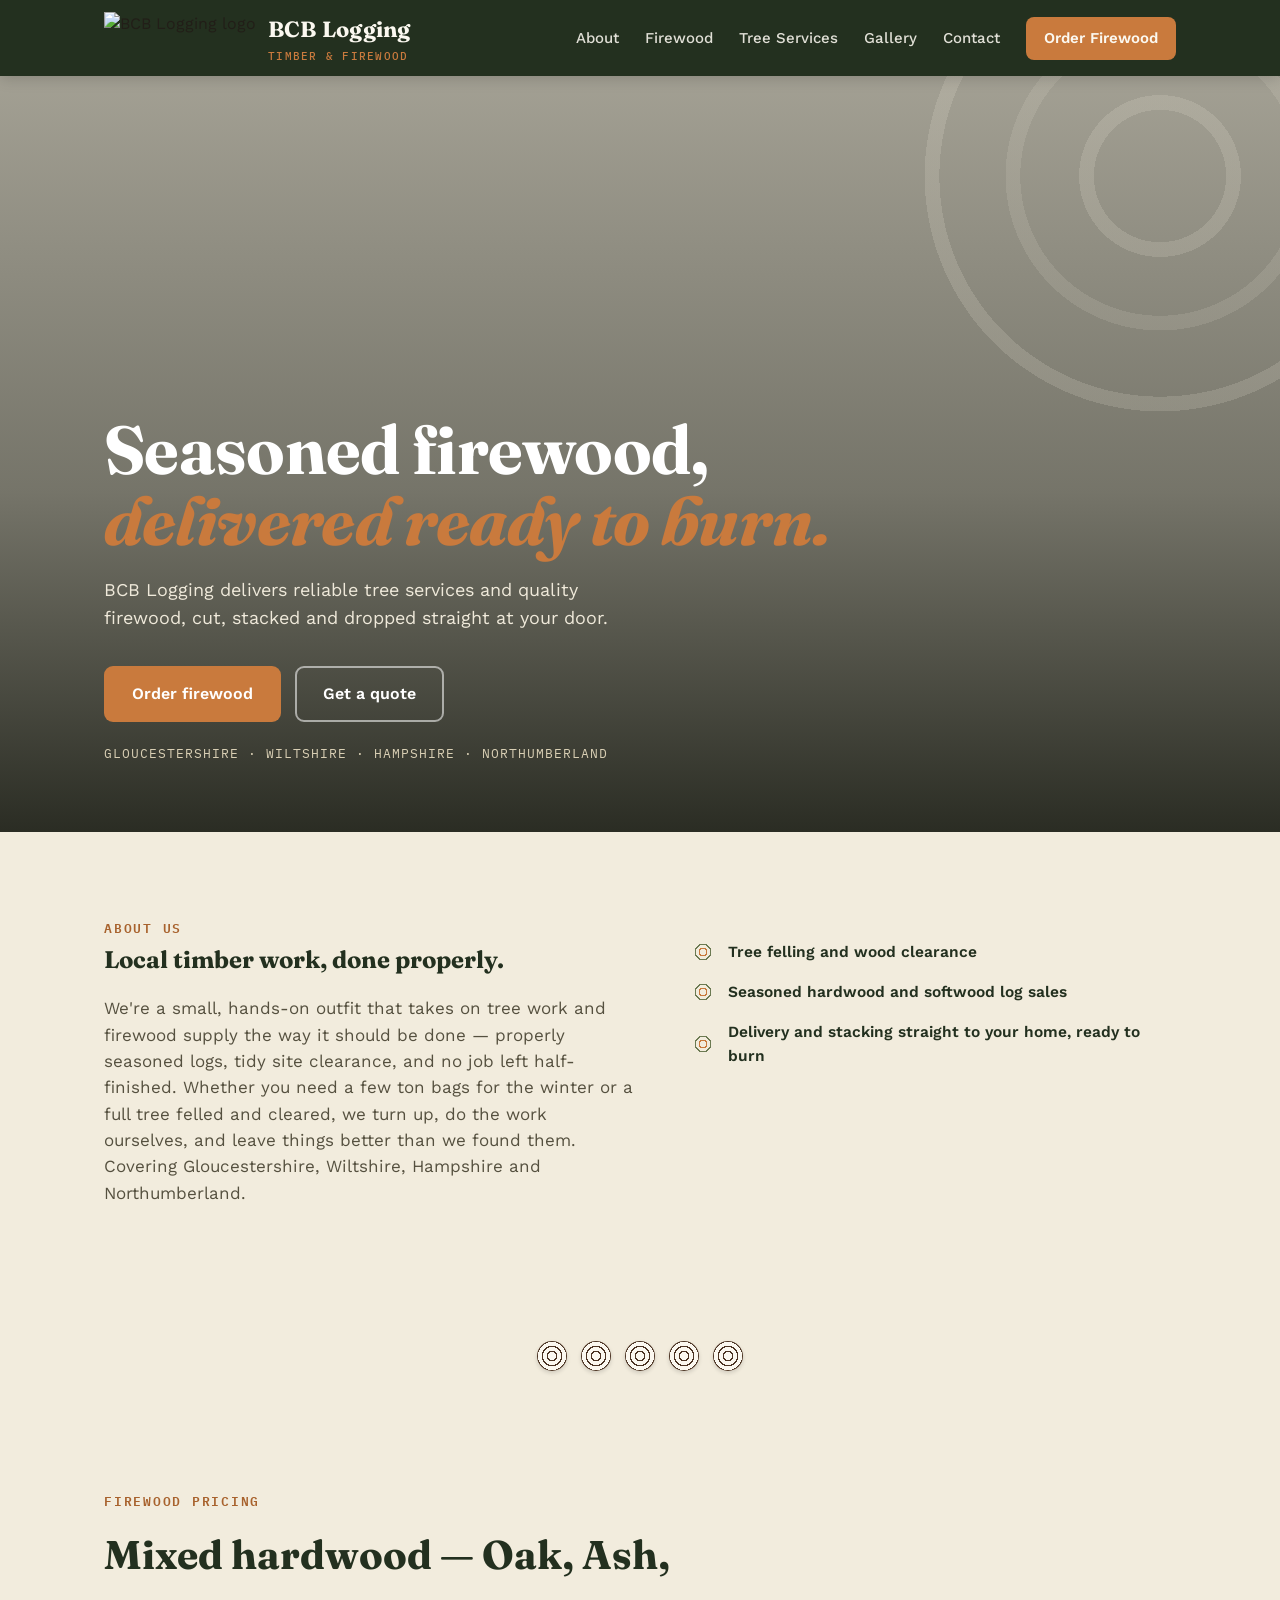
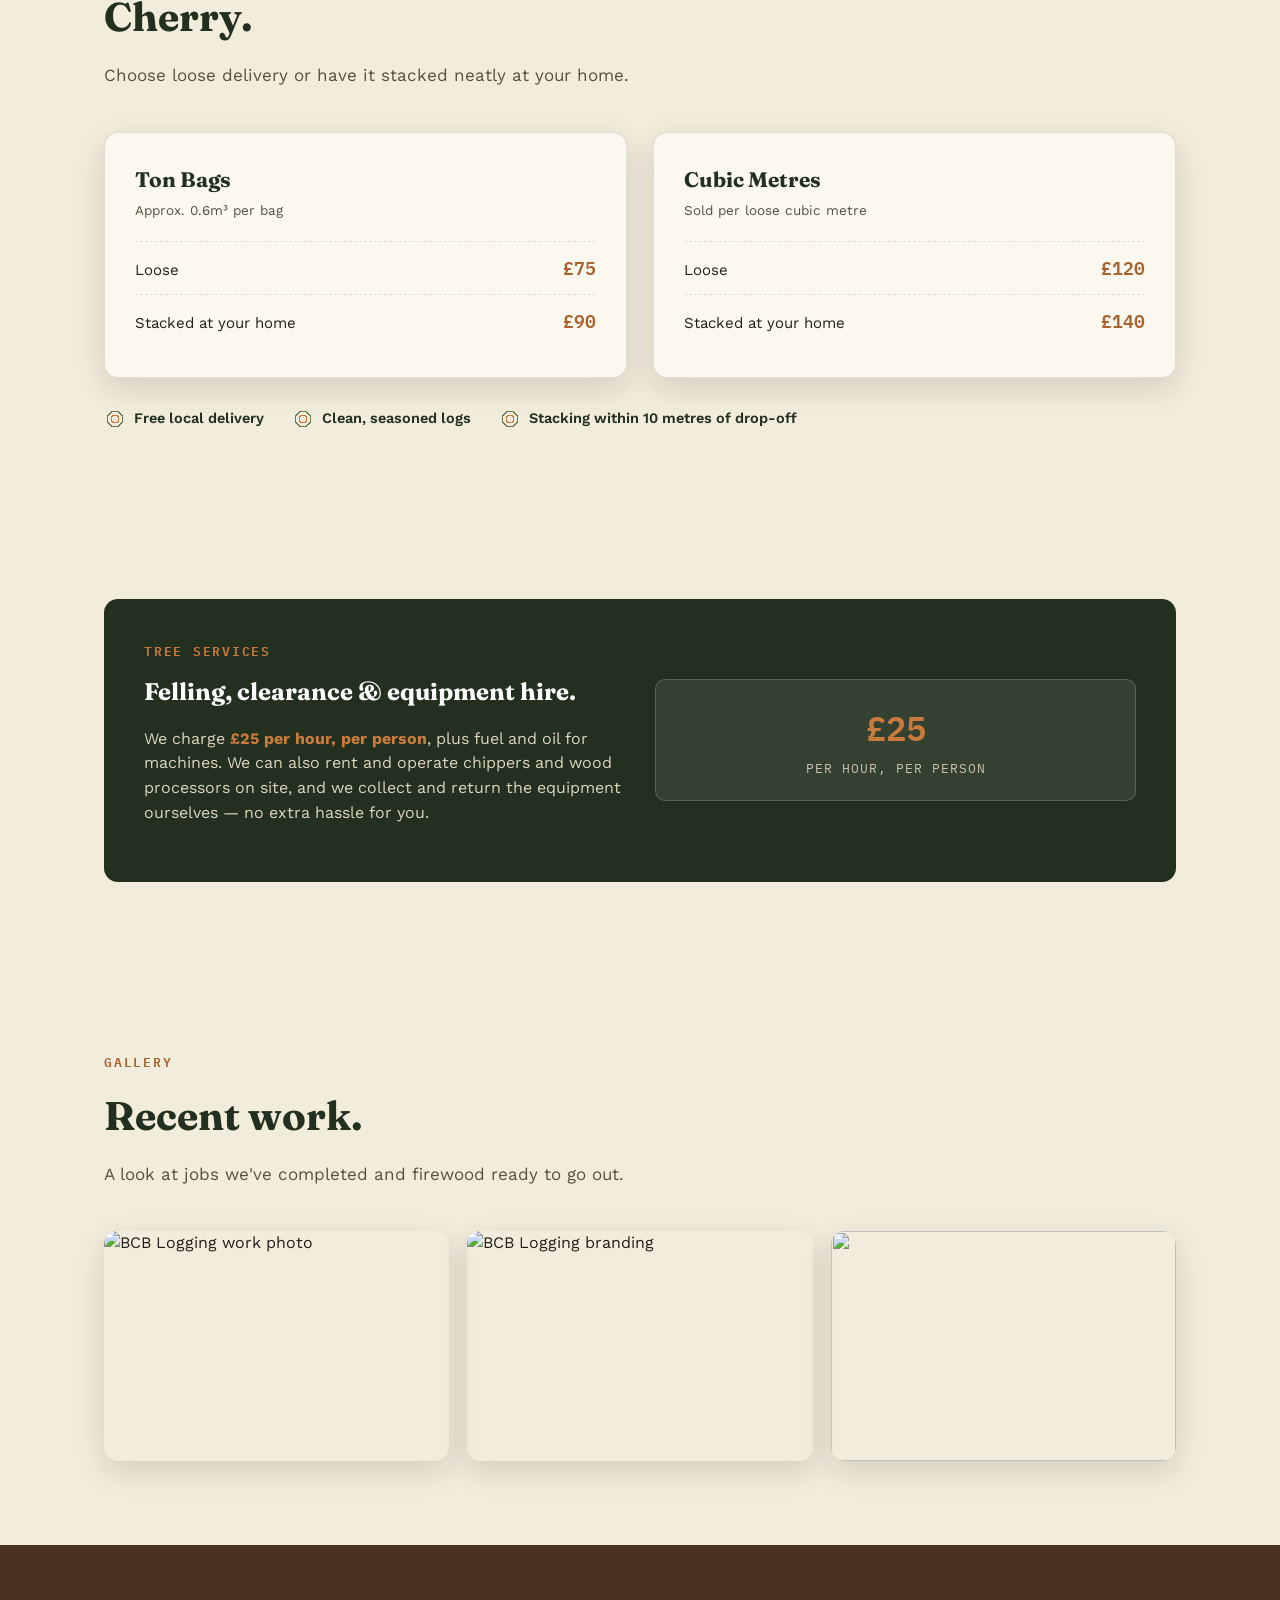
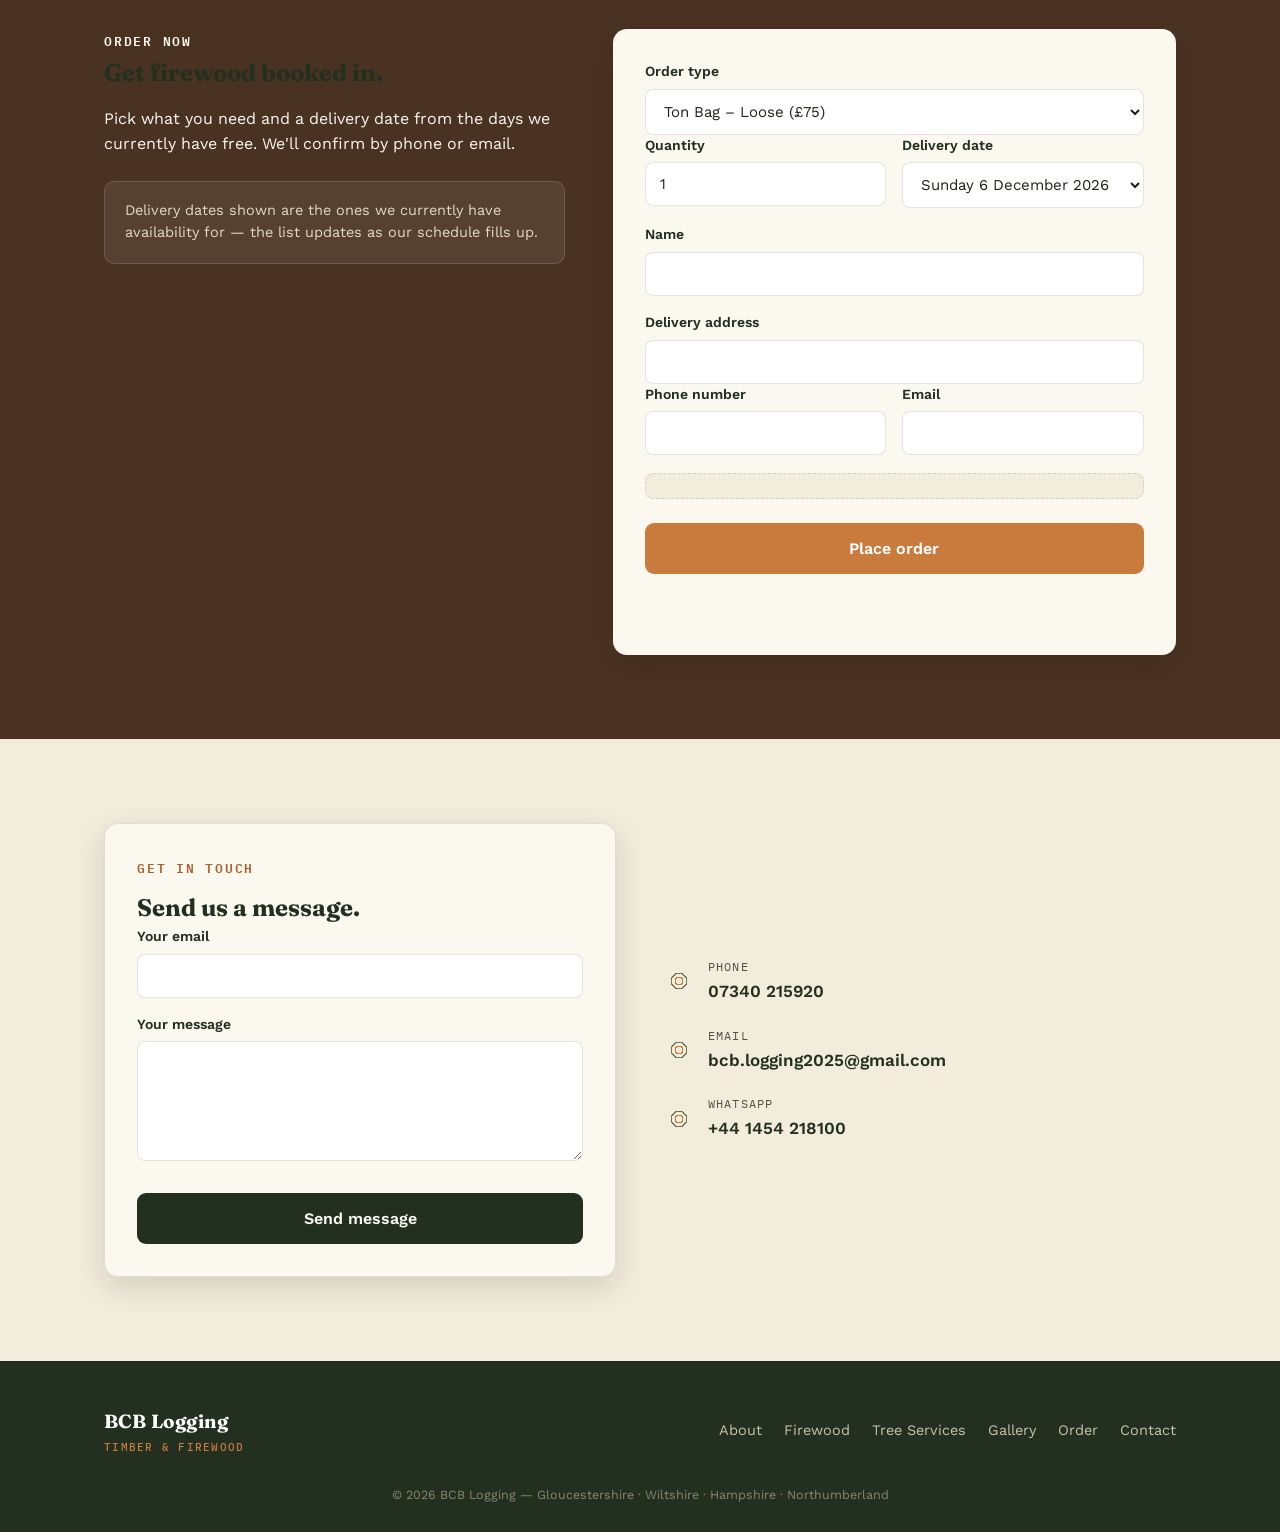
==== index.html @ 0090695a "Update index.html" ====
<!DOCTYPE html>
<html lang="en">
<head>
  <!-- Google tag (gtag.js) -->
<script async src="https://www.googletagmanager.com/gtag/js?id=G-0H8414T2CM"></script>
<script>
  window.dataLayer = window.dataLayer || [];
  function gtag(){dataLayer.push(arguments);}
  gtag('js', new Date());
  gtag('config', 'G-0H8414T2CM');
</script>

  <link rel="icon" href="https://hshc201.github.io/new-logo/Photoroom_20250618_115410.PNG" type="image/png">

<script type="application/ld+json">
{
  "@context": "https://schema.org",
  "@type": "WebSite",
  "url": "https://hshc201.github.io/",
  "name": "BCB Logging",
  "potentialAction": {
    "@type": "SearchAction",
    "target": "https://hshc201.github.io/?q={search_term_string}",
    "query-input": "required name=search_term_string"
  }
}
</script>

  <meta charset="UTF-8" />
  <meta name="viewport" content="width=device-width, initial-scale=1.0"/>
  <meta name="description" content="BCB Logging — seasoned firewood and tree services across Gloucestershire, Wiltshire, Hampshire and Northumberland.">
  <title>BCB Logging | Firewood & Tree Services</title>

  <link rel="preconnect" href="https://fonts.googleapis.com">
  <link rel="preconnect" href="https://fonts.gstatic.com" crossorigin>
  <link href="https://fonts.googleapis.com/css2?family=Fraunces:ital,opsz,wght@0,9..144,500;0,9..144,600;0,9..144,700;0,9..144,900;1,9..144,500&family=Work+Sans:wght@400;500;600;700&family=IBM+Plex+Mono:wght@500;600&display=swap" rel="stylesheet">

  <style>
    :root {
      /* ── Design tokens ───────────────────────────── */
      --forest: #23301F;      /* deep spruce — header/footer/dark sections */
      --forest-2: #2E3F29;    /* lighter spruce for hover/gradient */
      --bark: #4A3222;        /* walnut brown — secondary dark */
      --parchment: #F2ECDD;   /* birch/parchment — page background */
      --parchment-2: #FBF8F0; /* lighter card surface */
      --ember: #C97A3D;       /* ember amber — primary accent / CTAs */
      --ember-dark: #A8622D;
      --moss: #6C7A52;        /* muted moss — secondary accent */
      --ink: #221E18;         /* body text */
      --ink-soft: #55503F;    /* secondary text */
      --line: rgba(34,30,24,0.12);

      --display: 'Fraunces', serif;
      --body: 'Work Sans', sans-serif;
      --mono: 'IBM Plex Mono', monospace;

      --radius: 14px;
      --shadow: 0 10px 30px rgba(34,24,10,0.14);
    }

    * { box-sizing: border-box; }

    html { scroll-behavior: smooth; }
    @media (prefers-reduced-motion: reduce) {
      html { scroll-behavior: auto; }
      * { animation-duration: 0.001ms !important; animation-iteration-count: 1 !important; transition-duration: 0.001ms !important; }
    }

    body {
      margin: 0;
      font-family: var(--body);
      background: var(--parchment);
      color: var(--ink);
      line-height: 1.55;
    }

    h1, h2, h3, h4 { font-family: var(--display); margin: 0; font-weight: 700; color: var(--forest); }
    a { color: inherit; }
    img { max-width: 100%; display: block; }

    .eyebrow {
      font-family: var(--mono);
      font-size: 12.5px;
      letter-spacing: 0.14em;
      text-transform: uppercase;
      color: var(--ember-dark);
      font-weight: 600;
    }

    .wrap { max-width: 1120px; margin: 0 auto; padding: 0 24px; }

    /* ── Log-ring motif (signature element) ───────── */
    .ring-icon {
      width: 22px; height: 22px; flex: none;
      border-radius: 50%;
      background:
        radial-gradient(circle, transparent 0 3px, var(--ember) 3px 4.5px, transparent 4.5px 7px, var(--moss) 7px 8.5px, transparent 8.5px 100%);
    }
    .ring-graphic {
      position: absolute;
      border-radius: 50%;
      background:
        radial-gradient(circle, transparent 0 18%, rgba(242,236,221,0.16) 18% 22%, transparent 22% 38%, rgba(242,236,221,0.12) 38% 42%, transparent 42% 60%, rgba(242,236,221,0.16) 60% 64%, transparent 64% 82%, rgba(242,236,221,0.10) 82% 86%, transparent 86% 100%);
      pointer-events: none;
    }
    .log-divider {
      display: flex;
      justify-content: center;
      gap: 14px;
      padding: 34px 0;
      background: var(--parchment);
    }
    .log-divider span {
      width: 30px; height: 30px; border-radius: 50%;
      background:
        radial-gradient(circle, var(--parchment-2) 0 20%, var(--bark) 20% 26%, var(--parchment-2) 26% 42%, var(--bark) 42% 48%, var(--parchment-2) 48% 66%, var(--bark) 66% 72%, var(--parchment-2) 72% 100%);
      box-shadow: 0 2px 4px rgba(0,0,0,0.15);
    }

    /* ── Nav ─────────────────────────────────────── */
    header.site-header {
      position: sticky;
      top: 0;
      z-index: 100;
      background: var(--forest);
      box-shadow: 0 2px 14px rgba(0,0,0,0.18);
    }
    .nav-inner {
      display: flex;
      align-items: center;
      justify-content: space-between;
      padding: 12px 24px;
      max-width: 1120px;
      margin: 0 auto;
    }
    .brand { display: flex; align-items: center; gap: 12px; text-decoration: none; }
    .brand img { height: 52px; width: auto; }
    .brand-text {
      font-family: var(--display);
      font-weight: 700;
      font-size: 22px;
      color: var(--parchment-2);
      letter-spacing: 0.01em;
    }
    .brand-text small { display: block; font-family: var(--mono); font-size: 10.5px; letter-spacing: 0.12em; color: var(--ember); font-weight: 500; text-transform: uppercase; margin-top: 2px; }

    nav.nav-links { display: flex; align-items: center; gap: 26px; }
    nav.nav-links a {
      text-decoration: none;
      color: var(--parchment-2);
      font-size: 15px;
      font-weight: 500;
      opacity: 0.88;
      transition: opacity 0.2s ease;
    }
    nav.nav-links a:hover { opacity: 1; color: var(--ember); }

    .nav-cta {
      background: var(--ember);
      color: var(--parchment-2) !important;
      padding: 10px 18px;
      border-radius: 8px;
      font-weight: 600 !important;
      opacity: 1 !important;
      transition: background 0.2s ease, transform 0.15s ease;
    }
    .nav-cta:hover { background: var(--ember-dark); transform: translateY(-1px); }

    .nav-toggle {
      display: none;
      background: none;
      border: none;
      color: var(--parchment-2);
      font-size: 26px;
      cursor: pointer;
    }

    @media (max-width: 880px) {
      nav.nav-links {
        position: absolute;
        top: 100%; left: 0; right: 0;
        background: var(--forest);
        flex-direction: column;
        align-items: flex-start;
        padding: 10px 24px 20px;
        gap: 16px;
        display: none;
        box-shadow: 0 12px 18px rgba(0,0,0,0.2);
      }
      nav.nav-links.open { display: flex; }
      .nav-toggle { display: block; }
      .brand-text { font-size: 19px; }
    }

    /* ── Hero ────────────────────────────────────── */
    .hero {
      position: relative;
      min-height: 84vh;
      display: flex;
      align-items: flex-end;
      background: linear-gradient(180deg, rgba(15,18,10,0.35) 0%, rgba(15,18,10,0.55) 55%, rgba(15,18,10,0.88) 100%),
                  url('https://raw.githubusercontent.com/Hshc201/main-image/main/IMG_1752.JPG') center/cover no-repeat;
      overflow: hidden;
    }
    .ring-graphic.hero-ring { width: 520px; height: 520px; top: -160px; right: -140px; }
    .hero-inner { position: relative; z-index: 2; padding: 70px 24px 56px; max-width: 1120px; margin: 0 auto; width: 100%; }
    .hero h1 {
      color: #fff;
      font-size: clamp(38px, 6vw, 68px);
      line-height: 1.04;
      max-width: 800px;
      letter-spacing: -0.01em;
    }
    .hero h1 em { color: var(--ember); font-style: italic; }
    .hero p.lede {
      color: #EFE9DA;
      font-size: 18px;
      max-width: 560px;
      margin: 20px 0 0;
    }
    .hero .counties {
      margin-top: 22px;
      font-family: var(--mono);
      font-size: 12.5px;
      letter-spacing: 0.08em;
      text-transform: uppercase;
      color: #D9CFB4;
    }
    .hero-ctas { display: flex; gap: 14px; margin-top: 34px; flex-wrap: wrap; }

    .btn {
      display: inline-block;
      font-family: var(--body);
      font-weight: 600;
      font-size: 16px;
      padding: 14px 26px;
      border-radius: 9px;
      text-decoration: none;
      cursor: pointer;
      border: 2px solid transparent;
      transition: transform 0.15s ease, background 0.2s ease, color 0.2s ease, border-color 0.2s ease;
    }
    .btn:hover { transform: translateY(-2px); }
    .btn-primary { background: var(--ember); color: #fff; }
    .btn-primary:hover { background: var(--ember-dark); }
    .btn-ghost { background: transparent; color: #fff; border-color: rgba(255,255,255,0.55); }
    .btn-ghost:hover { border-color: #fff; background: rgba(255,255,255,0.08); }
    .btn-dark { background: var(--forest); color: var(--parchment-2); }
    .btn-dark:hover { background: var(--forest-2); }

    /* ── Sections ────────────────────────────────── */
    section { padding: 84px 0; }
    .section-head { max-width: 620px; margin-bottom: 44px; }
    .section-head h2 { font-size: clamp(28px, 3.6vw, 40px); margin-top: 10px; }
    .section-head p { color: var(--ink-soft); font-size: 17px; margin-top: 14px; }

    /* About / trust */
    .about-grid { display: grid; grid-template-columns: 1.1fr 1fr; gap: 56px; align-items: start; }
    .about-grid p { font-size: 17px; color: var(--ink-soft); }
    .feature-list { list-style: none; margin: 24px 0 0; padding: 0; display: flex; flex-direction: column; gap: 16px; }
    .feature-list li { display: flex; align-items: center; gap: 14px; font-weight: 600; font-size: 15.5px; color: var(--forest); }

    /* Pricing */
    .pricing-grid { display: grid; grid-template-columns: repeat(2, 1fr); gap: 26px; }
    .price-card {
      background: var(--parchment-2);
      border-radius: var(--radius);
      padding: 30px;
      box-shadow: var(--shadow);
      border: 1px solid var(--line);
    }
    .price-card h3 { font-size: 21px; margin-bottom: 4px; }
    .price-card .sub { color: var(--ink-soft); font-size: 13.5px; margin-bottom: 20px; }
    .price-row { display: flex; justify-content: space-between; align-items: baseline; padding: 12px 0; border-top: 1px dashed var(--line); }
    .price-row:first-of-type { border-top: none; }
    .price-row .label { font-size: 15px; color: var(--ink); }
    .price-row .amount { font-family: var(--mono); font-weight: 600; font-size: 18px; color: var(--ember-dark); }
    .assurances { display: flex; flex-wrap: wrap; gap: 12px 28px; margin-top: 30px; }
    .assurances span { font-size: 14.5px; font-weight: 600; color: var(--forest); display: flex; align-items: center; gap: 8px; }

    /* Tree services */
    .services-panel {
      background: var(--forest);
      color: var(--parchment-2);
      border-radius: var(--radius);
      padding: 40px;
      display: grid;
      grid-template-columns: 1fr 1fr;
      gap: 30px;
      align-items: center;
    }
    .services-panel p { color: #DCD5C0; font-size: 16px; }
    .services-panel strong { color: var(--ember); }
    .rate-badge {
      font-family: var(--mono);
      background: rgba(255,255,255,0.08);
      border: 1px solid rgba(255,255,255,0.18);
      border-radius: 10px;
      padding: 22px;
      text-align: center;
    }
    .rate-badge .amount { font-size: 34px; font-weight: 600; color: var(--ember); }
    .rate-badge .unit { font-size: 12.5px; letter-spacing: 0.08em; text-transform: uppercase; color: #C9C2AC; margin-top: 4px; }

    /* Gallery */
    .gallery-grid {
      display: grid;
      grid-template-columns: repeat(auto-fit, minmax(210px, 1fr));
      gap: 18px;
    }
    .gallery-grid figure {
      margin: 0;
      border-radius: var(--radius);
      overflow: hidden;
      box-shadow: var(--shadow);
      cursor: pointer;
      position: relative;
    }
    .gallery-grid img {
      width: 100%; height: 230px; object-fit: cover;
      transition: transform 0.4s ease;
    }
    .gallery-grid figure:hover img { transform: scale(1.06); }

    /* Order */
    .order-section { background: var(--bark); color: var(--parchment-2); }
    .order-grid { display: grid; grid-template-columns: 0.9fr 1.1fr; gap: 48px; align-items: start; }
    .order-grid .section-head h2, .order-grid .eyebrow { color: var(--parchment-2); }
    .order-grid .section-head p { color: #E4D9C6; }
    .order-note { background: rgba(255,255,255,0.07); border: 1px solid rgba(255,255,255,0.14); border-radius: 10px; padding: 18px 20px; margin-top: 24px; font-size: 14.5px; color: #E4D9C6; }

    .order-form {
      background: var(--parchment-2);
      color: var(--ink);
      padding: 32px;
      border-radius: var(--radius);
      box-shadow: var(--shadow);
    }
    .order-form label { font-weight: 600; font-size: 14px; display: block; margin-top: 16px; margin-bottom: 6px; color: var(--forest); }
    .order-form label:first-of-type { margin-top: 0; }
    .order-form input, .order-form select {
      width: 100%;
      padding: 12px 14px;
      font-family: var(--body);
      font-size: 15px;
      border: 1.5px solid var(--line);
      border-radius: 8px;
      background: #fff;
      color: var(--ink);
    }
    .order-form input:focus, .order-form select:focus,
    .contact-form input:focus, .contact-form textarea:focus {
      outline: 3px solid rgba(201,122,61,0.35);
      border-color: var(--ember);
    }
    .form-row { display: grid; grid-template-columns: 1fr 1fr; gap: 16px; }
    .order-form button, .contact-form button { margin-top: 24px; width: 100%; }
    #orderSummary {
      background: var(--parchment);
      border: 1px dashed var(--line);
      border-radius: 8px;
      padding: 12px 16px;
      margin-top: 18px;
      font-family: var(--mono);
      font-size: 13.5px;
      color: var(--ink-soft);
    }
    #orderStatus { margin-top: 14px; font-weight: 600; font-size: 14.5px; min-height: 20px; }

    /* Contact */
    .contact-grid { display: grid; grid-template-columns: 1fr 1fr; gap: 48px; }
    .contact-form {
      background: var(--parchment-2);
      border-radius: var(--radius);
      box-shadow: var(--shadow);
      padding: 32px;
      border: 1px solid var(--line);
    }
    .contact-form label { font-weight: 600; font-size: 14px; color: var(--forest); display: block; margin-top: 16px; margin-bottom: 6px; }
    .contact-form label:first-of-type { margin-top: 0; }
    .contact-form input, .contact-form textarea {
      width: 100%; padding: 12px 14px; font-family: var(--body); font-size: 15px;
      border: 1.5px solid var(--line); border-radius: 8px; background: #fff; color: var(--ink);
    }
    .contact-form textarea { min-height: 120px; resize: vertical; }

    .contact-details { display: flex; flex-direction: column; gap: 22px; justify-content: center; }
    .contact-details .item { display: flex; align-items: center; gap: 14px; }
    .contact-details .item .ring-icon { width: 30px; height: 30px; }
    .contact-details .item a { text-decoration: none; font-weight: 600; font-size: 17px; color: var(--forest); }
    .contact-details .item .label { display: block; font-family: var(--mono); font-size: 11.5px; letter-spacing: 0.1em; text-transform: uppercase; color: var(--ink-soft); margin-bottom: 2px; }

    /* Footer */
    footer {
      background: var(--forest);
      color: #C9C2AC;
      padding: 46px 0 28px;
    }
    .footer-inner { display: flex; justify-content: space-between; flex-wrap: wrap; gap: 24px; align-items: center; }
    .footer-inner .brand-text { font-size: 19px; }
    footer .foot-links { display: flex; gap: 22px; flex-wrap: wrap; }
    footer .foot-links a { text-decoration: none; color: #C9C2AC; font-size: 14.5px; }
    footer .foot-links a:hover { color: var(--ember); }
    footer .foot-bottom { text-align: center; margin-top: 30px; font-size: 12.5px; color: #8B8570; }

    /* Reveal-on-scroll */
    .reveal { opacity: 0; transform: translateY(18px); transition: opacity 0.6s ease, transform 0.6s ease; }
    .reveal.in { opacity: 1; transform: none; }

    @media (max-width: 880px) {
      .about-grid, .pricing-grid, .services-panel, .order-grid, .contact-grid { grid-template-columns: 1fr; }
      .form-row { grid-template-columns: 1fr; }
      section { padding: 60px 0; }
    }
  </style>
</head>
<body>

  <header class="site-header">
    <div class="nav-inner">
      <a href="#top" class="brand">
        <img src="https://hshc201.github.io/new-logo/Photoroom_20250618_115410.PNG" alt="BCB Logging logo">
        <span class="brand-text">BCB Logging<small>Timber & Firewood</small></span>
      </a>
      <button class="nav-toggle" id="navToggle" aria-label="Toggle navigation" aria-expanded="false">☰</button>
      <nav class="nav-links" id="navLinks">
        <a href="#about">About</a>
        <a href="#firewood">Firewood</a>
        <a href="#services">Tree Services</a>
        <a href="#gallery">Gallery</a>
        <a href="#contact">Contact</a>
        <a href="#order" class="nav-cta">Order Firewood</a>
      </nav>
    </div>
  </header>

  <div id="top"></div>

  <!-- ── Hero ─────────────────────────────────────── -->
  <section class="hero" style="padding:0;">
    <div class="ring-graphic hero-ring" aria-hidden="true"></div>
    <div class="hero-inner">
      <h1>Seasoned firewood, <em>delivered ready to burn.</em></h1>
      <p class="lede">BCB Logging delivers reliable tree services and quality firewood, cut, stacked and dropped straight at your door.</p>
      <div class="hero-ctas">
        <a href="#order" class="btn btn-primary">Order firewood</a>
        <a href="#contact" class="btn btn-ghost">Get a quote</a>
      </div>
      <p class="counties">Gloucestershire · Wiltshire · Hampshire · Northumberland</p>
    </div>
  </section>

  <!-- ── About ────────────────────────────────────── -->
  <section id="about">
    <div class="wrap about-grid">
      <div class="reveal">
        <span class="eyebrow">About us</span>
        <h2>Local timber work, done properly.</h2>
        <p> We're a small, hands-on outfit that takes on tree work and firewood supply the way it should be done — properly seasoned logs, tidy site clearance, and no job left half-finished. Whether you need a few ton bags for the winter or a full tree felled and cleared, we turn up, do the work ourselves, and leave things better than we found them. Covering Gloucestershire, Wiltshire, Hampshire and Northumberland.</p>
      </div>
      <ul class="feature-list reveal">
        <li><span class="ring-icon"></span> Tree felling and wood clearance</li>
        <li><span class="ring-icon"></span> Seasoned hardwood and softwood log sales</li>
        <li><span class="ring-icon"></span> Delivery and stacking straight to your home, ready to burn</li>
      </ul>
    </div>
  </section>

  <div class="log-divider" aria-hidden="true"><span></span><span></span><span></span><span></span><span></span></div>

  <!-- ── Firewood pricing ─────────────────────────── -->
  <section id="firewood">
    <div class="wrap">
      <div class="section-head reveal">
        <span class="eyebrow">Firewood pricing</span>
        <h2>Mixed hardwood — Oak, Ash, Cherry.</h2>
        <p>Choose loose delivery or have it stacked neatly at your home.</p>
      </div>
      <div class="pricing-grid reveal">
        <div class="price-card">
          <h3>Ton Bags</h3>
          <div class="sub">Approx. 0.6m³ per bag</div>
          <div class="price-row"><span class="label">Loose</span><span class="amount">£75</span></div>
          <div class="price-row"><span class="label">Stacked at your home</span><span class="amount">£90</span></div>
        </div>
        <div class="price-card">
          <h3>Cubic Metres</h3>
          <div class="sub">Sold per loose cubic metre</div>
          <div class="price-row"><span class="label">Loose</span><span class="amount">£120</span></div>
          <div class="price-row"><span class="label">Stacked at your home</span><span class="amount">£140</span></div>
        </div>
      </div>
      <div class="assurances reveal">
        <span><span class="ring-icon"></span> Free local delivery</span>
        <span><span class="ring-icon"></span> Clean, seasoned logs</span>
        <span><span class="ring-icon"></span> Stacking within 10 metres of drop-off</span>
      </div>
    </div>
  </section>

  <!-- ── Tree services ────────────────────────────── -->
  <section id="services">
    <div class="wrap">
      <div class="services-panel reveal">
        <div>
          <span class="eyebrow" style="color:var(--ember)">Tree services</span>
          <h2 style="color:#fff; margin-top:10px;">Felling, clearance & equipment hire.</h2>
          <p>We charge <strong>£25 per hour, per person</strong>, plus fuel and oil for machines. We can also rent and operate chippers and wood processors on site, and we collect and return the equipment ourselves — no extra hassle for you.</p>
        </div>
        <div class="rate-badge">
          <div class="amount">£25</div>
          <div class="unit">Per hour, per person</div>
        </div>
      </div>
    </div>
  </section>

  <!-- ── Gallery ──────────────────────────────────── -->
  <section id="gallery">
    <div class="wrap">
      <div class="section-head reveal">
        <span class="eyebrow">Gallery</span>
        <h2>Recent work.</h2>
        <p>A look at jobs we've completed and firewood ready to go out.</p>
      </div>
      <div class="gallery-grid reveal">
        <!--
          🔧 REPLACE THESE: swap each src for your own photo URLs.
          Upload photos to a GitHub repo (as you did for the logo/hero
          image) and paste the raw.githubusercontent.com link here.
          Add or remove <figure> blocks freely — the grid reflows.
        -->
        <figure onclick="window.open(this.querySelector('img').src)">
          <img src="https://raw.githubusercontent.com/Hshc201/main-image/main/IMG_1752.JPG" alt="BCB Logging work photo">
        </figure>
        <figure onclick="window.open(this.querySelector('img').src)">
          <img src="https://hshc201.github.io/new-logo/Photoroom_20250618_115410.PNG" alt="BCB Logging branding">
        </figure>
        <figure onclick="window.open(this.querySelector('img').src)">
          <img src="https://raw.githubusercontent.com/Hshc201/main-image/main/IMG_1464%20(1).JPG">
        </figure>
      </div>
    </div>
  </section>

  <!-- ── Order Now ────────────────────────────────── -->
  <section id="order" class="order-section">
    <div class="wrap order-grid">
      <div class="reveal">
        <span class="eyebrow">Order now</span>
        <h2>Get firewood booked in.</h2>
        <p>Pick what you need and a delivery date from the days we currently have free. We'll confirm by phone or email.</p>
        <div class="order-note">Delivery dates shown are the ones we currently have availability for — the list updates as our schedule fills up.</div>
      </div>

      <form class="order-form reveal" id="orderForm">
        <label for="woodType">Order type</label>
        <select id="woodType" required>
          <option value="Ton Bag - Loose">Ton Bag – Loose (£75)</option>
          <option value="Ton Bag - Stacked">Ton Bag – Stacked (£90)</option>
          <option value="Cubic Metre - Loose">Cubic Metre – Loose (£120)</option>
          <option value="Cubic Metre - Stacked">Cubic Metre – Stacked (£140)</option>
        </select>

        <div class="form-row">
          <div>
            <label for="quantity">Quantity</label>
            <input type="number" id="quantity" min="1" value="1" required>
          </div>
          <div>
            <label for="deliveryDate">Delivery date</label>
            <select id="deliveryDate" required></select>
          </div>
        </div>

        <label for="custName">Name</label>
        <input type="text" id="custName" required>

        <label for="custAddress">Delivery address</label>
        <input type="text" id="custAddress" required>

        <div class="form-row">
          <div>
            <label for="custPhone">Phone number</label>
            <input type="tel" id="custPhone" required>
          </div>
          <div>
            <label for="custEmail">Email</label>
            <input type="email" id="custEmail" required>
          </div>
        </div>

        <div id="orderSummary"></div>
        <button type="submit" class="btn btn-primary">Place order</button>
        <p id="orderStatus"></p>
      </form>
    </div>
  </section>

  <!-- ── Contact ──────────────────────────────────── -->
  <section id="contact">
    <div class="wrap contact-grid">
      <form class="contact-form reveal" action="https://formspree.io/f/xrenzvbz"
  method="POST">
        
        <span class="eyebrow">Get in touch</span>
        <h2 style="margin-top:8px;">Send us a message.</h2>
        <label for="contactEmail">Your email</label>
        <input type="email" id="contactEmail" name="email" required>
        <label for="contactMessage">Your message</label>
        <textarea id="contactMessage" name="message" required></textarea>
        <button type="submit" class="btn btn-dark">Send message</button>
      </form>

      <div class="contact-details reveal">
        <div class="item">
          <span class="ring-icon"></span>
          <div><span class="label">Phone</span><a href="tel:07340215920">07340 215920</a></div>
        </div>
        <div class="item">
          <span class="ring-icon"></span>
          <div><span class="label">Email</span><a href="mailto:bcb.logging2025@gmail.com">bcb.logging2025@gmail.com</a></div>
        </div>
        <div class="item">
          <span class="ring-icon"></span>
          <div><span class="label">WhatsApp</span><a href="https://wa.me/441454218100">+44 1454 218100</a></div>
        </div>
      </div>
    </div>
  </section>

  <footer>
    <div class="wrap footer-inner">
      <span class="brand-text" style="color:#fff;">BCB Logging<small style="color:var(--ember)">Timber & Firewood</small></span>
      <div class="foot-links">
        <a href="#about">About</a>
        <a href="#firewood">Firewood</a>
        <a href="#services">Tree Services</a>
        <a href="#gallery">Gallery</a>
        <a href="#order">Order</a>
        <a href="#contact">Contact</a>
      </div>
    </div>
    <div class="wrap foot-bottom">© <span id="year"></span> BCB Logging — Gloucestershire · Wiltshire · Hampshire · Northumberland</div>
  </footer>

  <script>
    document.getElementById('year').textContent = new Date().getFullYear();

    // Mobile nav toggle
    const navToggle = document.getElementById('navToggle');
    const navLinks = document.getElementById('navLinks');
    navToggle.addEventListener('click', () => {
      const open = navLinks.classList.toggle('open');
      navToggle.setAttribute('aria-expanded', open);
    });
    navLinks.querySelectorAll('a').forEach(a => a.addEventListener('click', () => {
      navLinks.classList.remove('open');
      navToggle.setAttribute('aria-expanded', false);
    }));

    // Scroll reveal
    const revealEls = document.querySelectorAll('.reveal');
    if ('IntersectionObserver' in window) {
      const io = new IntersectionObserver((entries) => {
        entries.forEach(entry => {
          if (entry.isIntersecting) {
            entry.target.classList.add('in');
            io.unobserve(entry.target);
          }
        });
      }, { threshold: 0.15 });
      revealEls.forEach(el => io.observe(el));
    } else {
      revealEls.forEach(el => el.classList.add('in'));
    }

    // ✅ ---------- ORDER FORM LOGIC ----------

    // 🔧 REPLACE: list the dates you currently have free for delivery.
    // Format: 'YYYY-MM-DD'. Dates automatically drop off the list once
    // they've passed, so just keep adding new ones as your diary fills up.
    const availableDates = [
       '2026-09-06',
  '2026-10-04',
  '2026-11-08',
  '2026-12-06',
  '2027-01-31',
  '2027-02-07',
  '2027-03-07'
    ];

    function formatDateLabel(dateStr) {
      const d = new Date(dateStr + 'T00:00:00');
      return d.toLocaleDateString('en-GB', { weekday: 'long', day: 'numeric', month: 'long', year: 'numeric' });
    }

    function populateDates() {
      const select = document.getElementById('deliveryDate');
      select.innerHTML = '';
      const today = new Date();
      today.setHours(0,0,0,0);
      const futureDates = availableDates.filter(d => new Date(d + 'T00:00:00') >= today);

      if (futureDates.length === 0) {
        const opt = document.createElement('option');
        opt.textContent = 'No dates currently available — please call us';
        opt.disabled = true;
        select.appendChild(opt);
        return;
      }
      futureDates.forEach(dateStr => {
        const opt = document.createElement('option');
        opt.value = dateStr;
        opt.textContent = formatDateLabel(dateStr);
        select.appendChild(opt);
      });
    }
    populateDates();

    // 🔧 REPLACE: your Google Sheet endpoint (via a free connector like
    // SheetDB.io). See the setup notes provided alongside this file.
    const ORDER_SHEET_ENDPOINT = 'https://sheetdb.io/api/v1/uk1qgq5w9423u';

    document.getElementById('orderForm').addEventListener('submit', async function (e) {
      e.preventDefault();
      const statusEl = document.getElementById('orderStatus');

      const order = {
        Timestamp: new Date().toISOString(),
        Name: document.getElementById('custName').value,
        Address: document.getElementById('custAddress').value,
        Phone: document.getElementById('custPhone').value,
        Email: document.getElementById('custEmail').value,
        OrderType: document.getElementById('woodType').value,
        Quantity: document.getElementById('quantity').value,
        DeliveryDate: document.getElementById('deliveryDate').value
      };

      statusEl.style.color = 'var(--parchment-2)';
      statusEl.textContent = 'Sending order...';

      try {
        const response = await fetch(ORDER_SHEET_ENDPOINT, {
          method: 'POST',
          headers: { 'Content-Type': 'application/json' },
          body: JSON.stringify({ data: [order] })
        });
        if (!response.ok) throw new Error('Request failed');

        statusEl.style.color = '#B7D9A8';
        statusEl.textContent = 'Order placed! We will confirm your delivery shortly.';
        document.getElementById('orderForm').reset();
        populateDates();
      } catch (err) {
        statusEl.style.color = '#EFC0B0';
        statusEl.textContent = 'Something went wrong sending your order — please call or WhatsApp us instead.';
      }
    });
  </script>
</body>
</html>
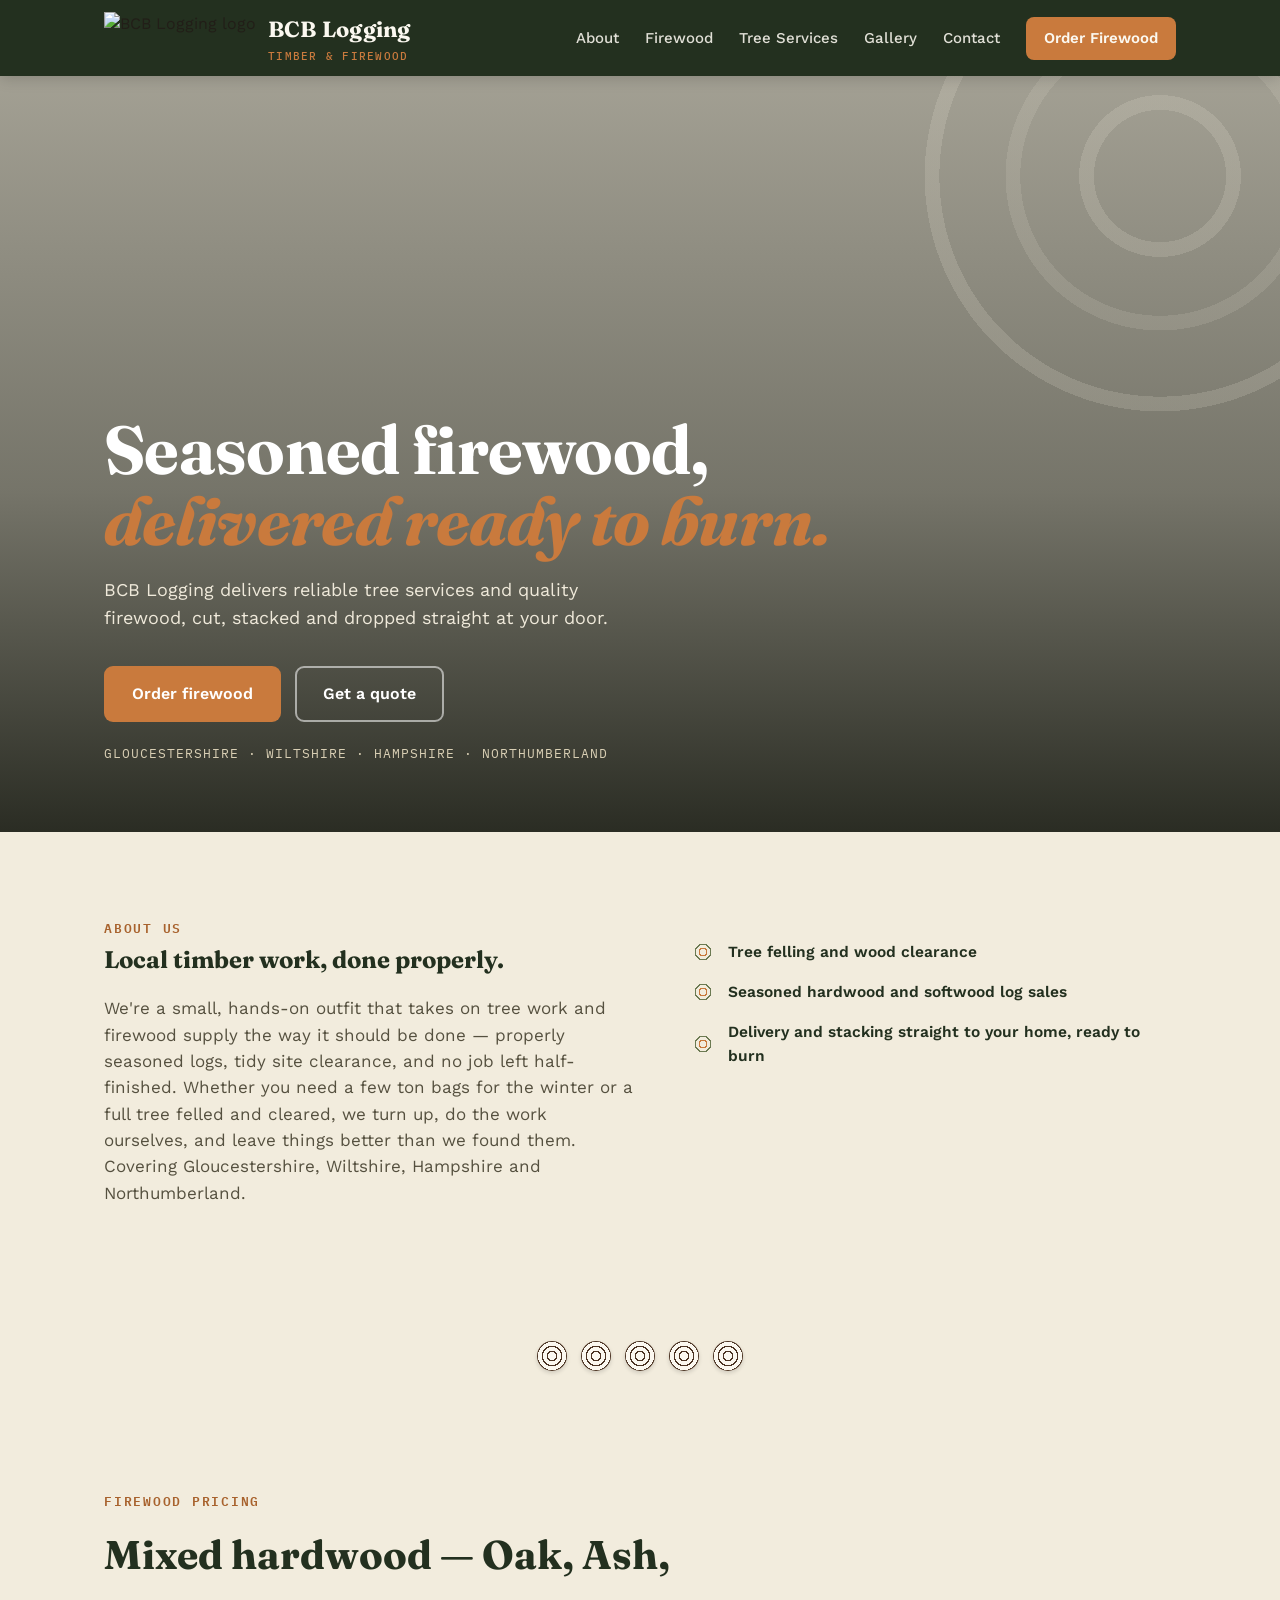
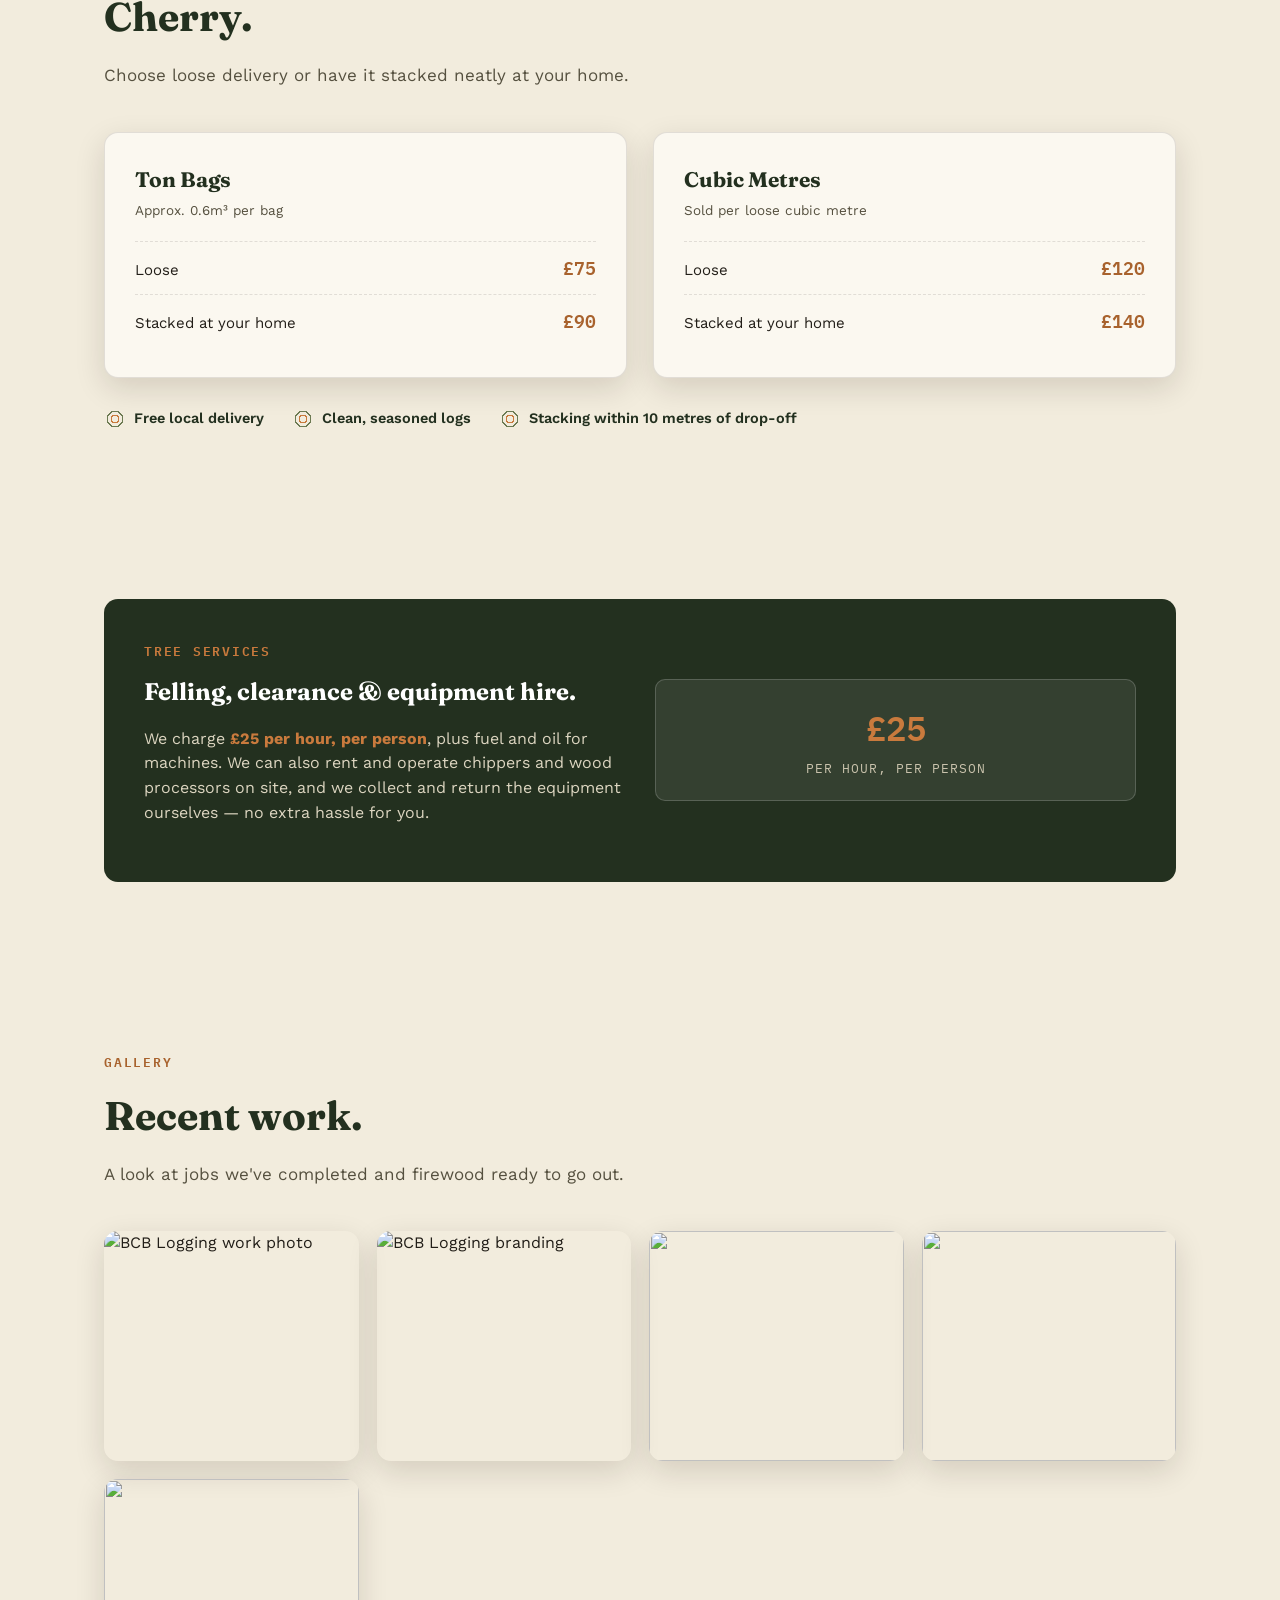
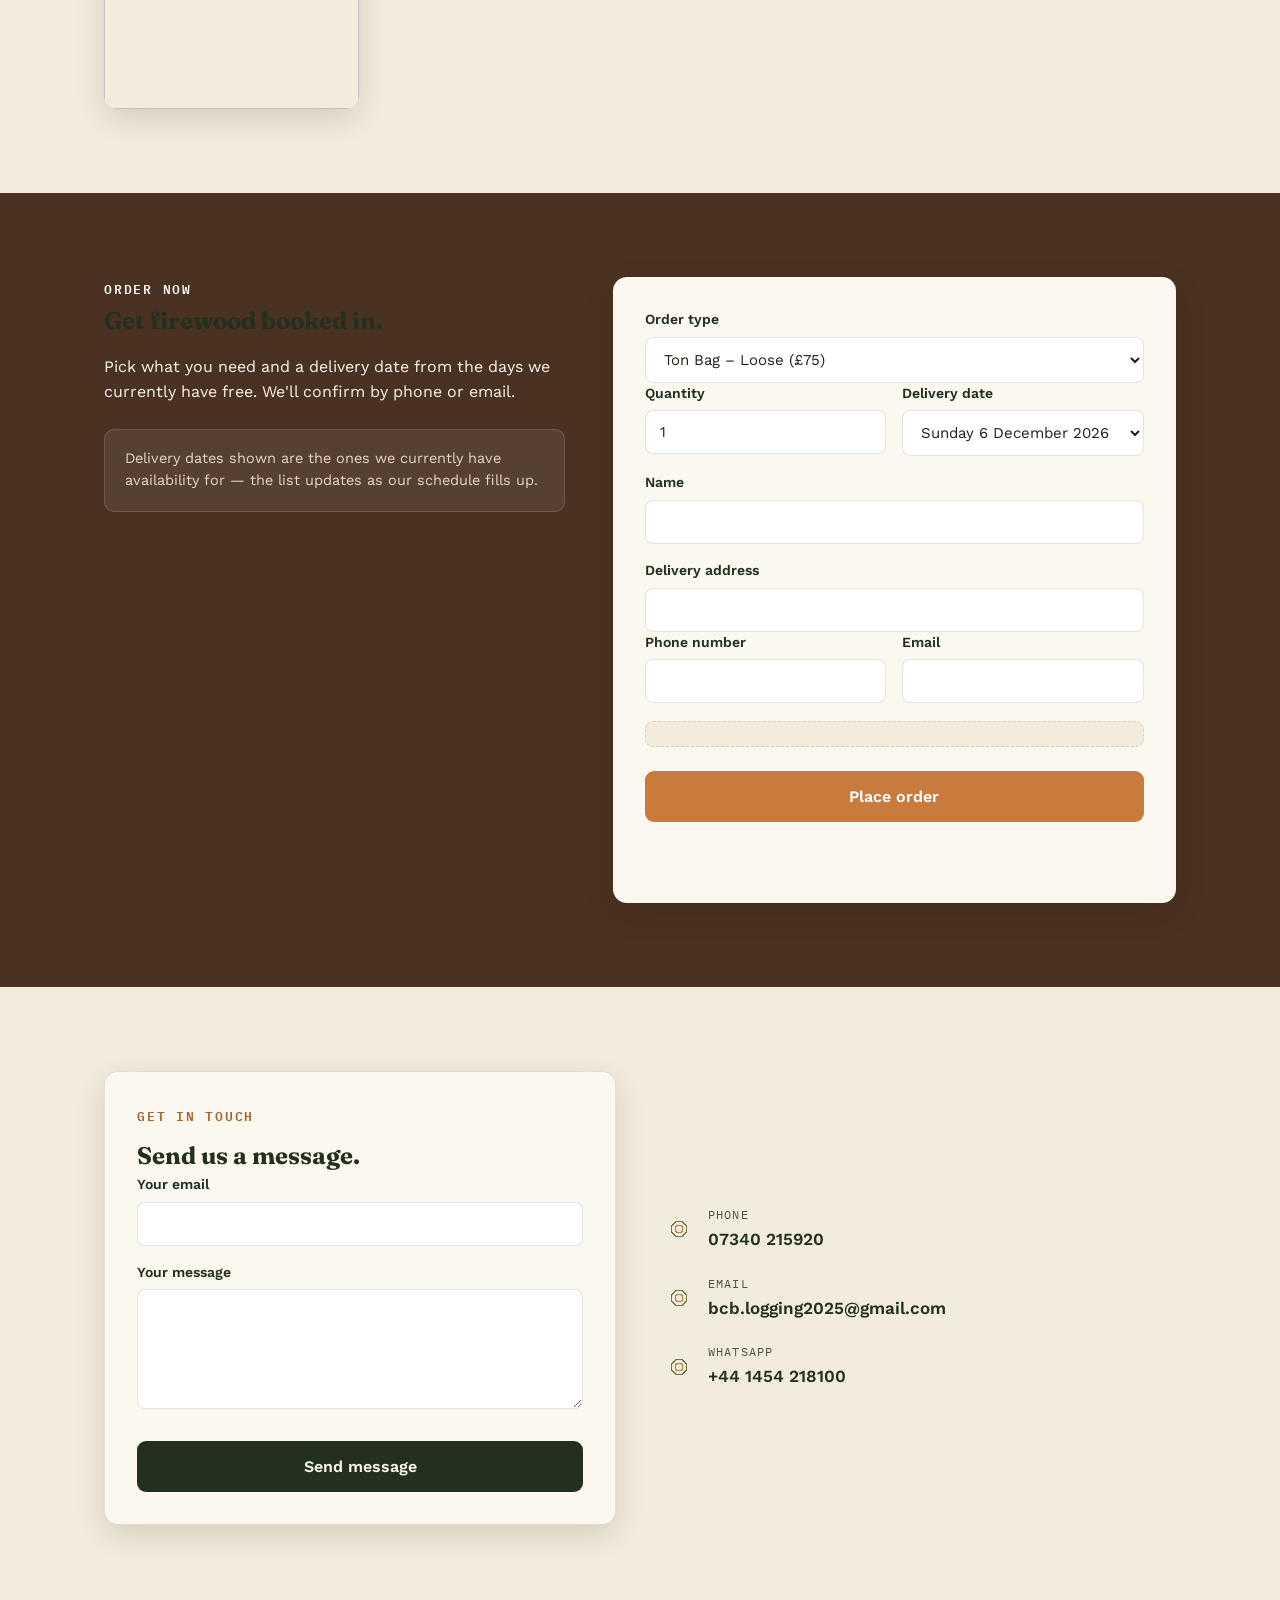
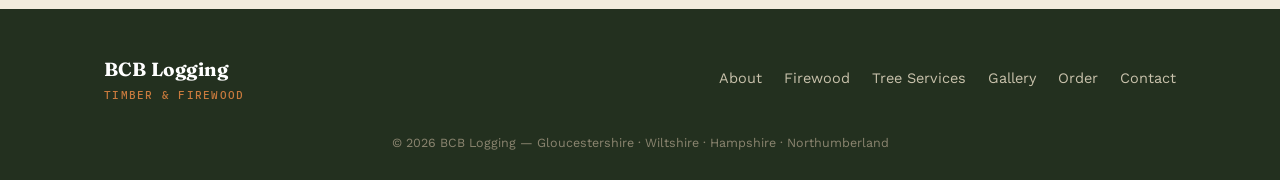
==== commit 962d1a61: "Update print statement from 'Hello' to 'Goodbye'" ====
--- a/index.html
+++ b/index.html
@@ -539,6 +539,12 @@
         <figure onclick="window.open(this.querySelector('img').src)">
           <img src="https://raw.githubusercontent.com/Hshc201/main-image/main/IMG_1464%20(1).JPG">
         </figure>
+         <figure onclick="window.open(this.querySelector('img').src)">
+          <img src="https://github.com/Hshc201/main-image/blob/93385647024183e71560e6d330553b7f6896cc45/IMG_1758%20(1).JPG">
+        </figure>
+         <figure onclick="window.open(this.querySelector('img').src)">
+          <img src="https://github.com/Hshc201/main-image/blob/93385647024183e71560e6d330553b7f6896cc45/IMG_2236%20(1).JPG">
+        </figure>
       </div>
     </div>
   </section>
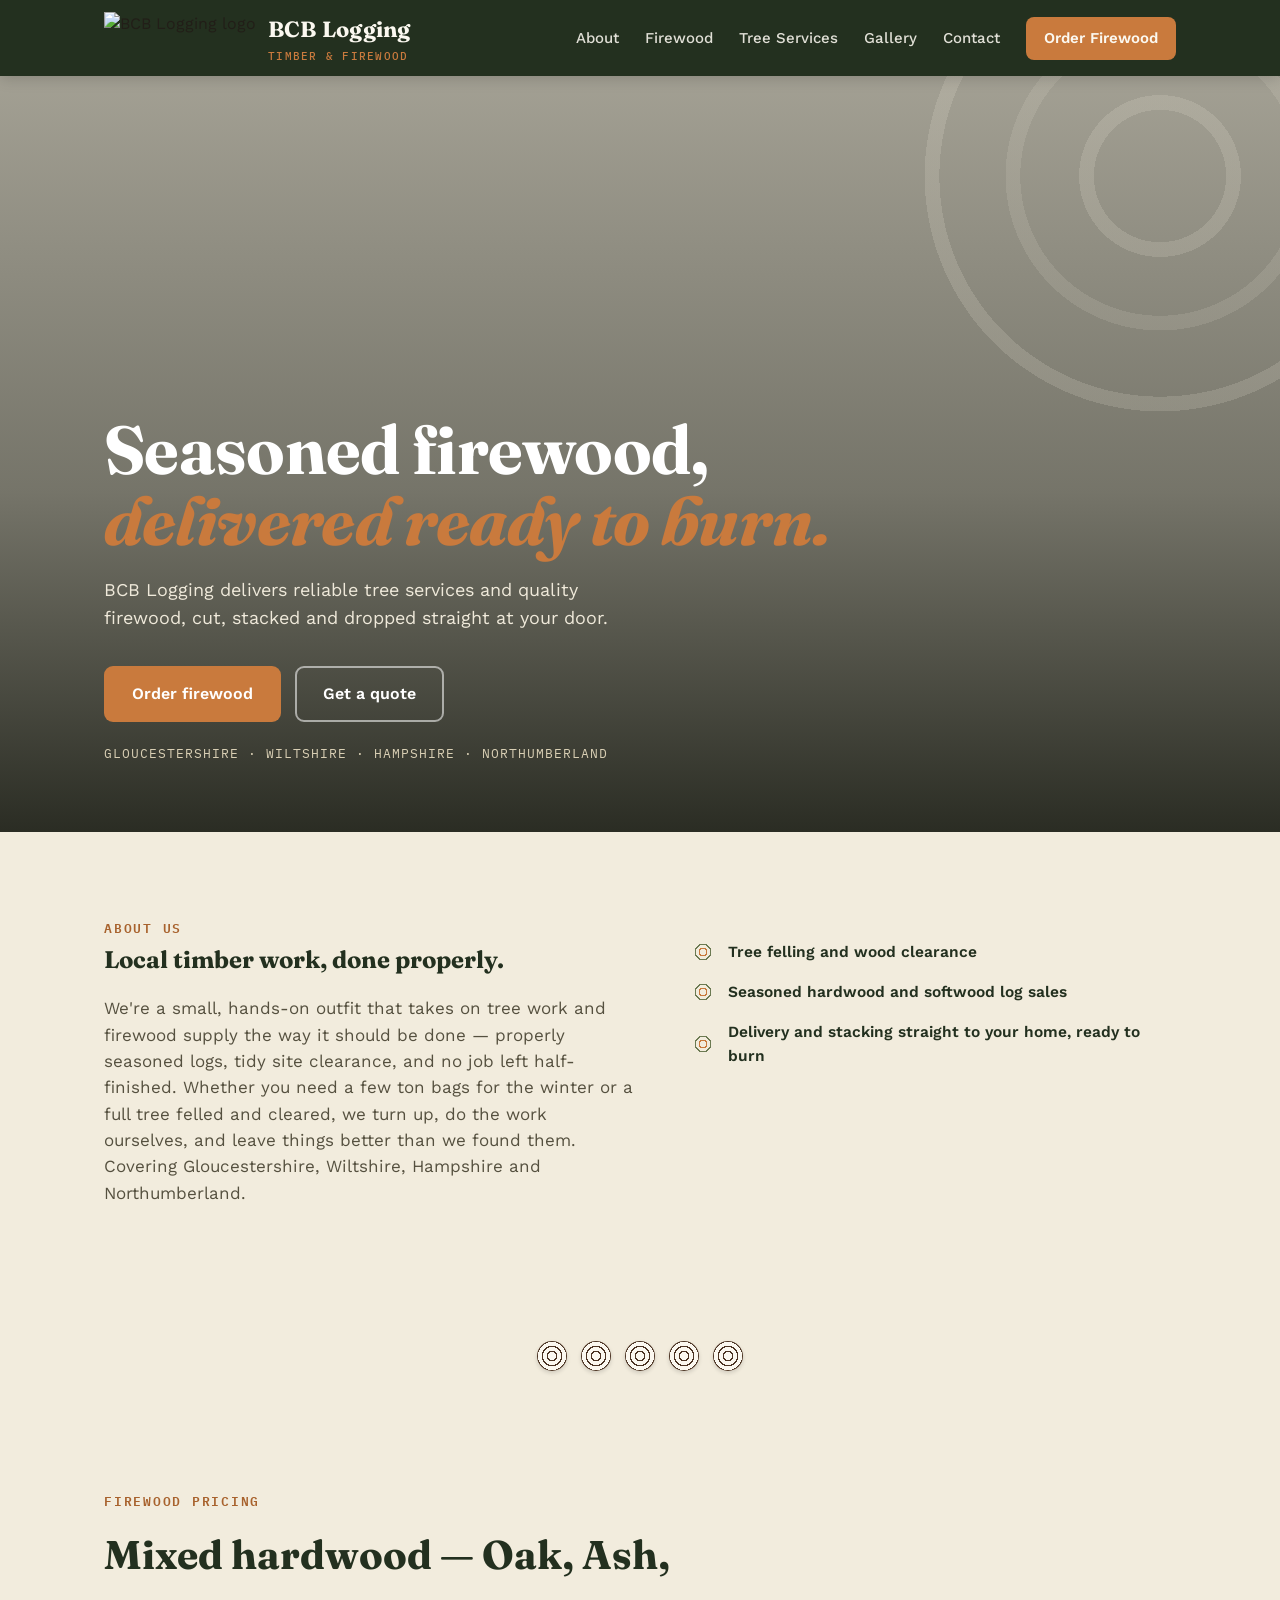
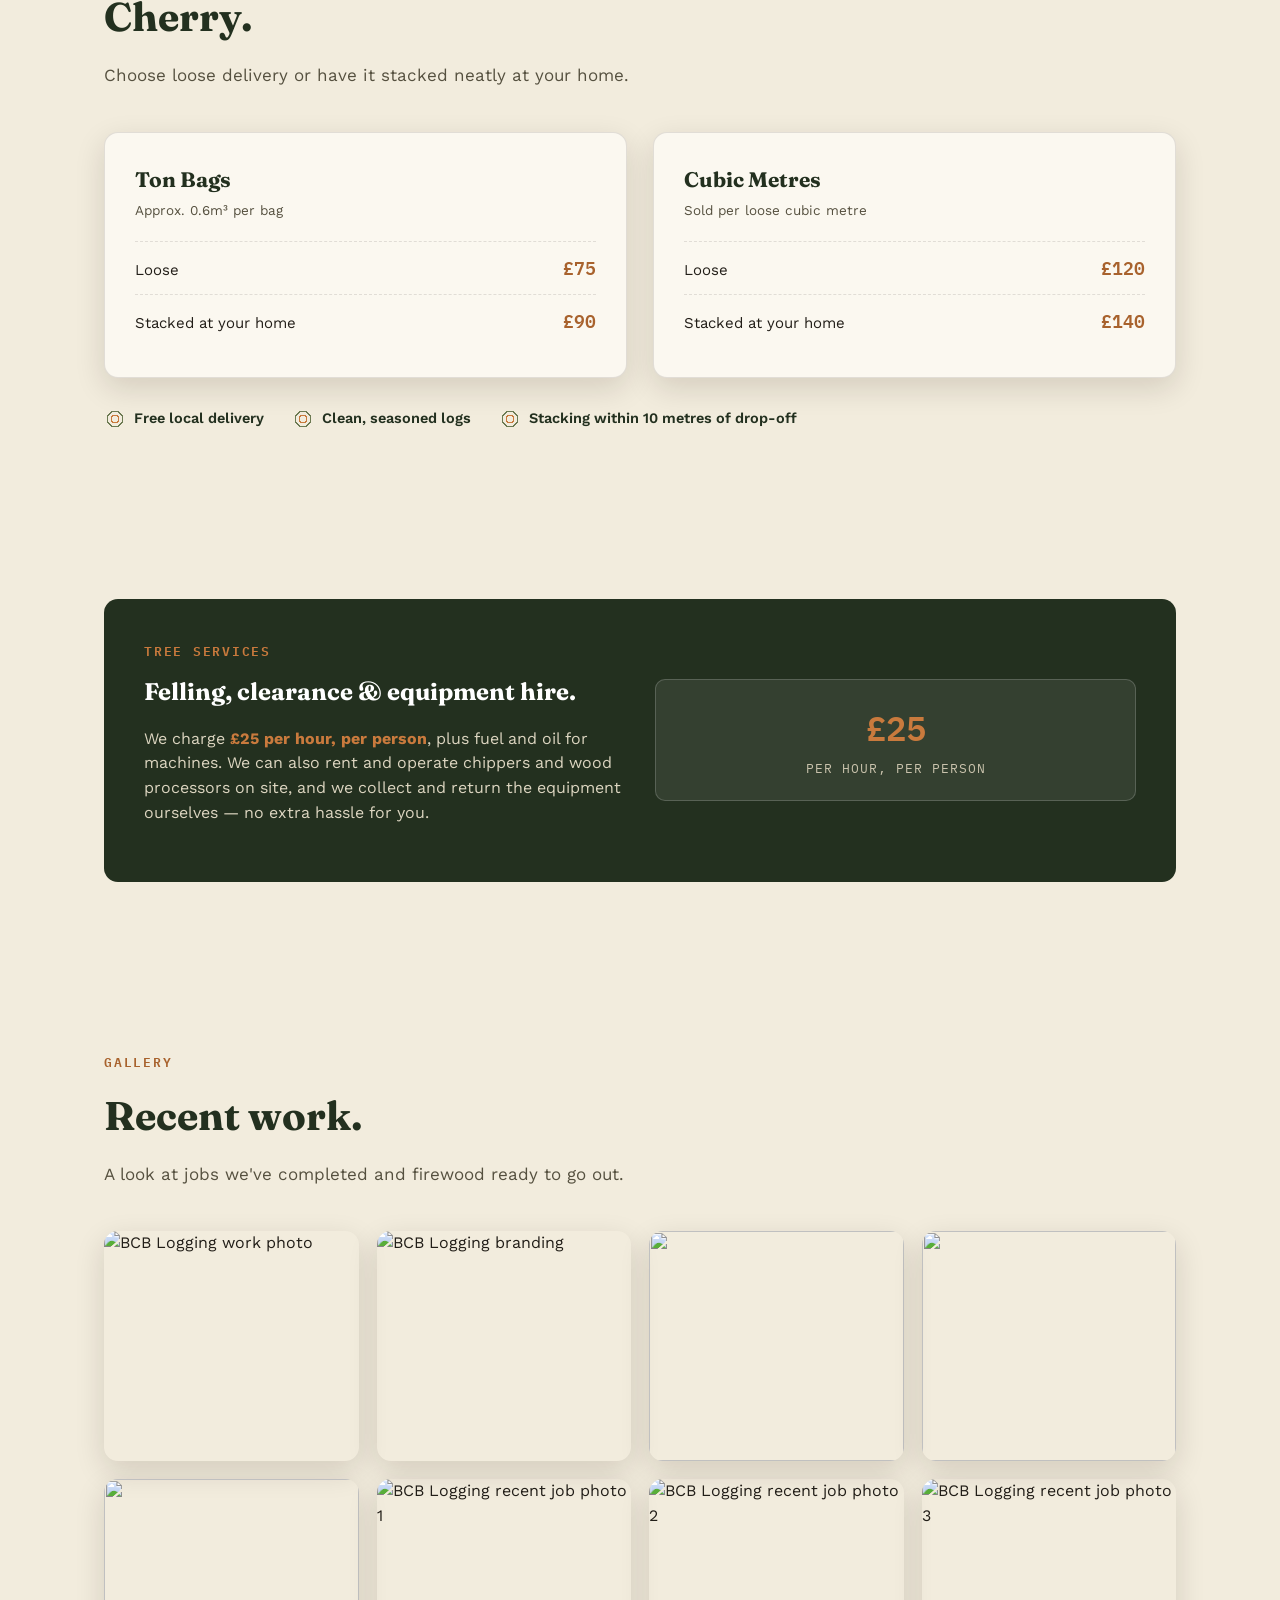
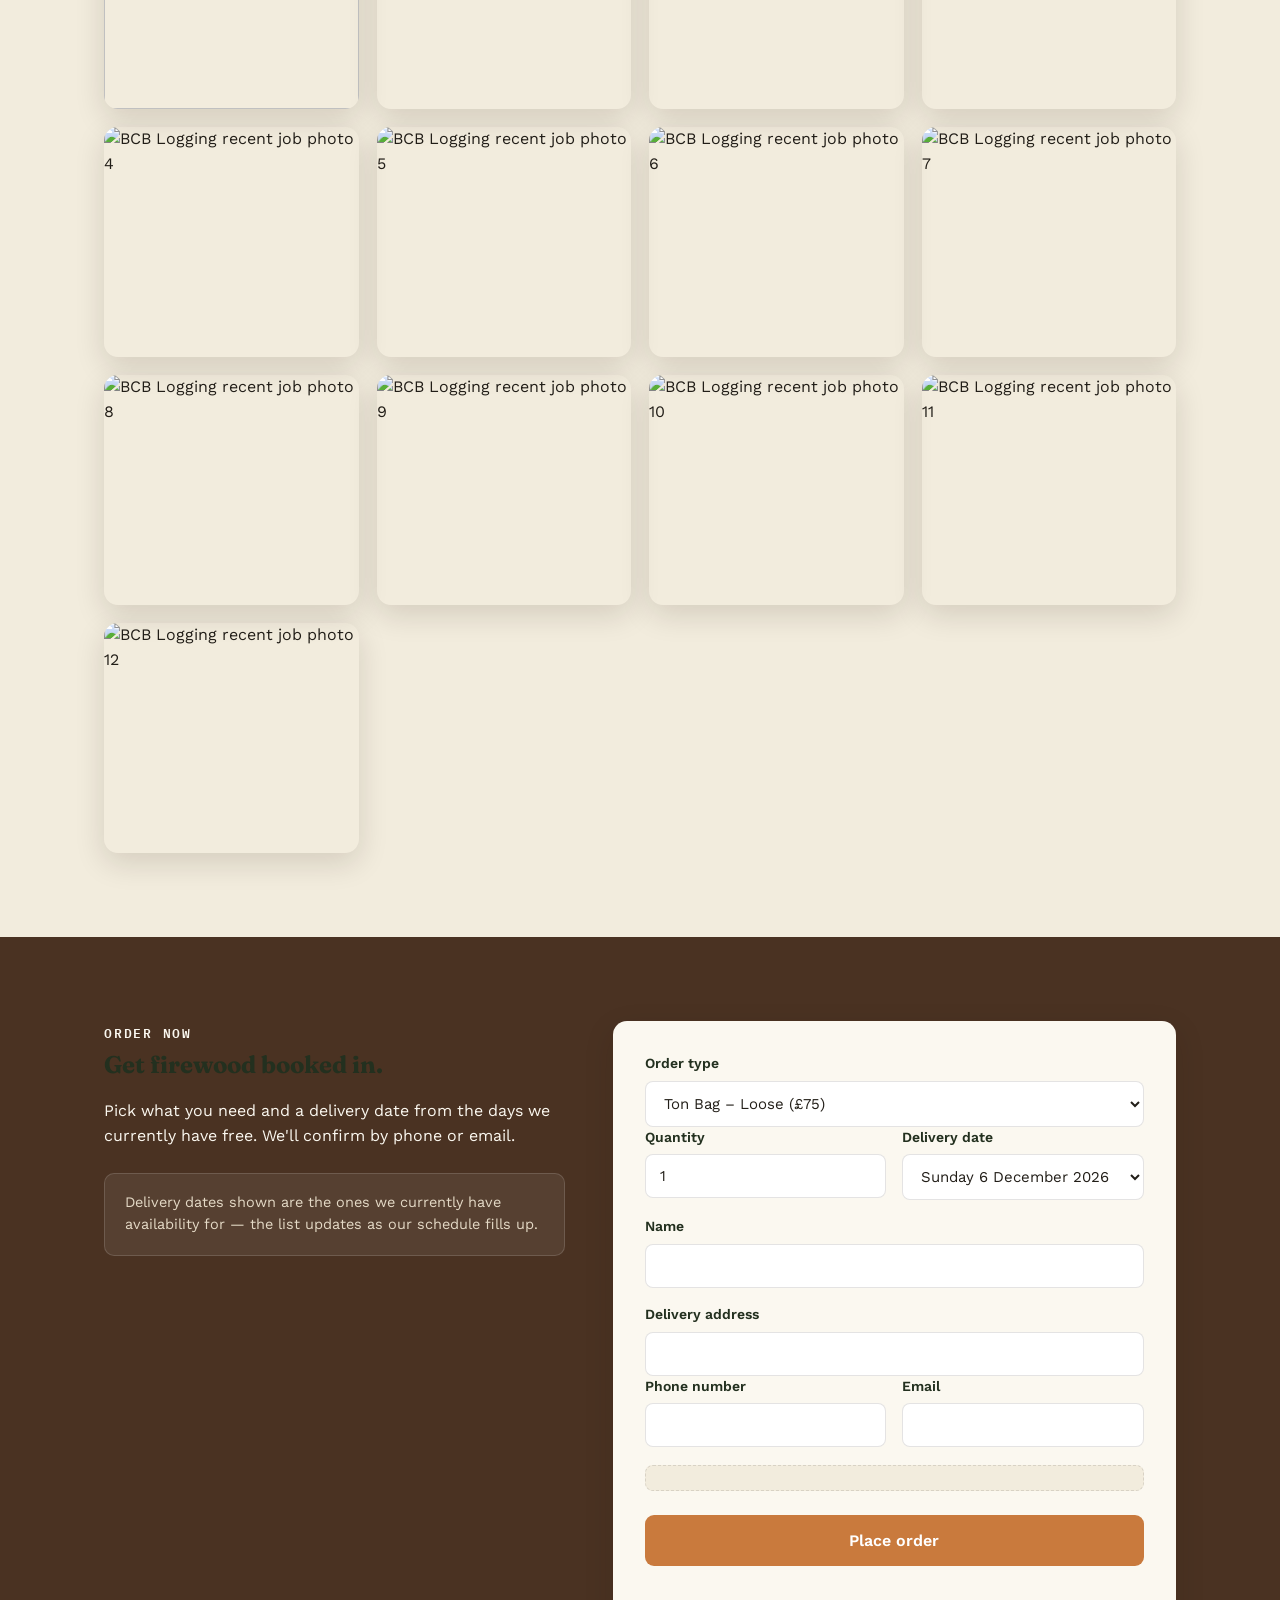
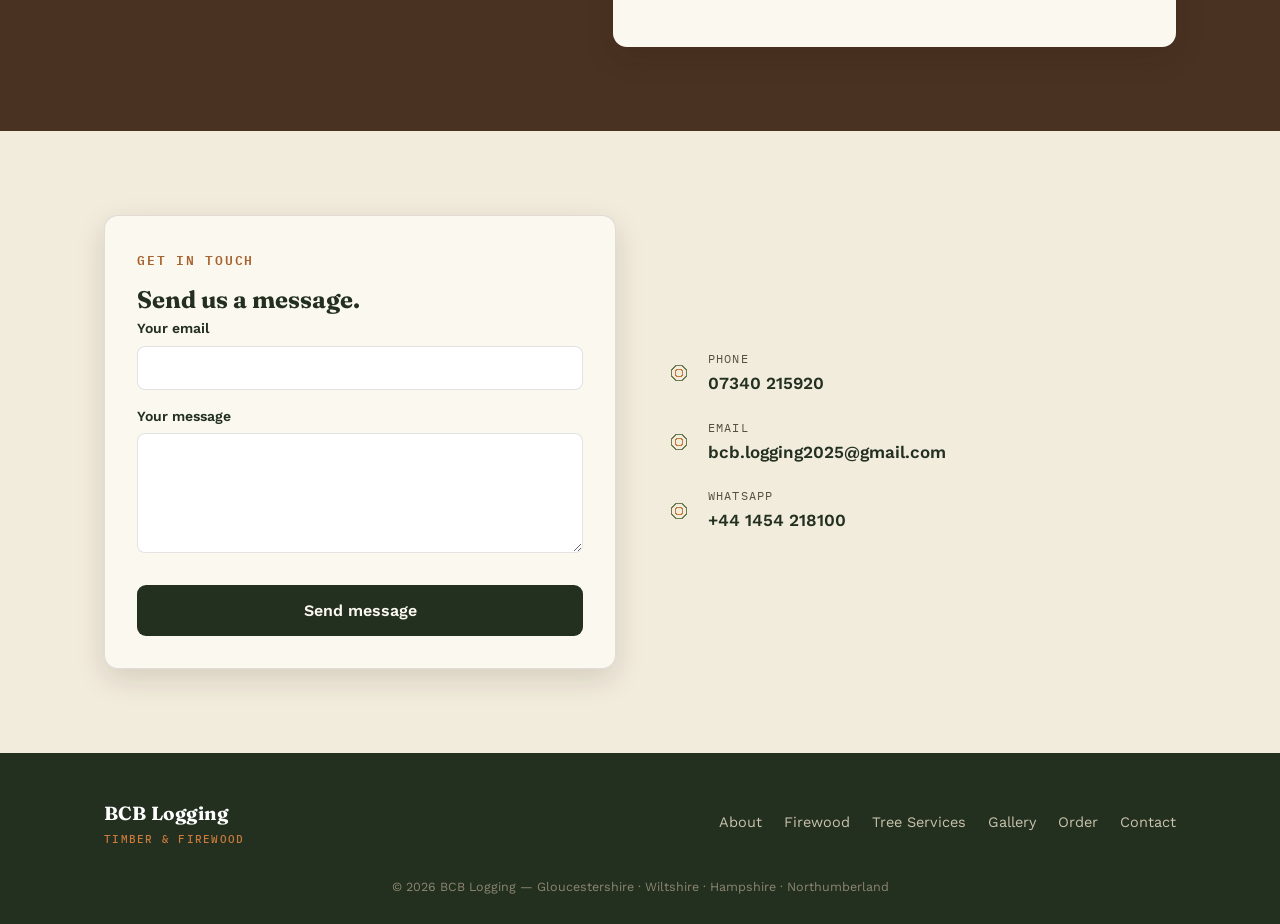
==== commit c888f276: "Update print statement from 'Hello' to 'Goodbye'" ====
--- a/index.html
+++ b/index.html
@@ -540,11 +540,47 @@
           <img src="https://raw.githubusercontent.com/Hshc201/main-image/main/IMG_1464%20(1).JPG">
         </figure>
          <figure onclick="window.open(this.querySelector('img').src)">
-          <img src="https://github.com/Hshc201/main-image/blob/93385647024183e71560e6d330553b7f6896cc45/IMG_1758%20(1).JPG">
+          <img src="https://raw.githubusercontent.com/Hshc201/main-image/main/IMG_1758%20(1).JPG">
         </figure>
          <figure onclick="window.open(this.querySelector('img').src)">
-          <img src="https://github.com/Hshc201/main-image/blob/93385647024183e71560e6d330553b7f6896cc45/IMG_2236%20(1).JPG">
+          <img src="https://raw.githubusercontent.com/Hshc201/main-image/main/IMG_2236%20(1).JPG">
         </figure>
+        <figure onclick="window.open(this.querySelector('img').src)">
+  <img src="https://raw.githubusercontent.com/Hshc201/main-image/main/WhatsApp%20Image%202026-07-13%20at%2017.46.59%20(1).jpeg" alt="BCB Logging recent job photo 1">
+</figure>
+<figure onclick="window.open(this.querySelector('img').src)">
+  <img src="https://raw.githubusercontent.com/Hshc201/main-image/main/WhatsApp%20Image%202026-07-13%20at%2017.46.59.jpeg" alt="BCB Logging recent job photo 2">
+</figure>
+<figure onclick="window.open(this.querySelector('img').src)">
+  <img src="https://raw.githubusercontent.com/Hshc201/main-image/main/WhatsApp%20Image%202026-07-13%20at%2017.47.00%20(1).jpeg" alt="BCB Logging recent job photo 3">
+</figure>
+<figure onclick="window.open(this.querySelector('img').src)">
+  <img src="https://raw.githubusercontent.com/Hshc201/main-image/main/WhatsApp%20Image%202026-07-13%20at%2017.47.00%20(2).jpeg" alt="BCB Logging recent job photo 4">
+</figure>
+<figure onclick="window.open(this.querySelector('img').src)">
+  <img src="https://raw.githubusercontent.com/Hshc201/main-image/main/WhatsApp%20Image%202026-07-13%20at%2017.47.00%20(4).jpeg" alt="BCB Logging recent job photo 5">
+</figure>
+<figure onclick="window.open(this.querySelector('img').src)">
+  <img src="https://raw.githubusercontent.com/Hshc201/main-image/main/WhatsApp%20Image%202026-07-13%20at%2017.47.00.jpeg" alt="BCB Logging recent job photo 6">
+</figure>
+<figure onclick="window.open(this.querySelector('img').src)">
+  <img src="https://raw.githubusercontent.com/Hshc201/main-image/main/WhatsApp%20Image%202026-07-13%20at%2017.48.30.jpeg" alt="BCB Logging recent job photo 7">
+</figure>
+<figure onclick="window.open(this.querySelector('img').src)">
+  <img src="https://raw.githubusercontent.com/Hshc201/main-image/main/WhatsApp%20Image%202026-07-13%20at%2017.52.17.jpeg" alt="BCB Logging recent job photo 8">
+</figure>
+<figure onclick="window.open(this.querySelector('img').src)">
+  <img src="https://raw.githubusercontent.com/Hshc201/main-image/main/WhatsApp%20Image%202026-07-13%20at%2017.53.17%20(1).jpeg" alt="BCB Logging recent job photo 9">
+</figure>
+<figure onclick="window.open(this.querySelector('img').src)">
+  <img src="https://raw.githubusercontent.com/Hshc201/main-image/main/WhatsApp%20Image%202026-07-13%20at%2017.53.17%20(2).jpeg" alt="BCB Logging recent job photo 10">
+</figure>
+<figure onclick="window.open(this.querySelector('img').src)">
+  <img src="https://raw.githubusercontent.com/Hshc201/main-image/main/WhatsApp%20Image%202026-07-13%20at%2017.53.17%20(3).jpeg" alt="BCB Logging recent job photo 11">
+</figure>
+<figure onclick="window.open(this.querySelector('img').src)">
+  <img src="https://raw.githubusercontent.com/Hshc201/main-image/main/WhatsApp%20Image%202026-07-13%20at%2017.53.17.jpeg" alt="BCB Logging recent job photo 12">
+</figure>
       </div>
     </div>
   </section>
@@ -695,7 +731,9 @@
   '2027-02-07',
   '2027-03-07'
     ];
-
+const MAX_DELIVERIES_PER_DAY = 5;
+
+    
     function formatDateLabel(dateStr) {
       const d = new Date(dateStr + 'T00:00:00');
       return d.toLocaleDateString('en-GB', { weekday: 'long', day: 'numeric', month: 'long', year: 'numeric' });
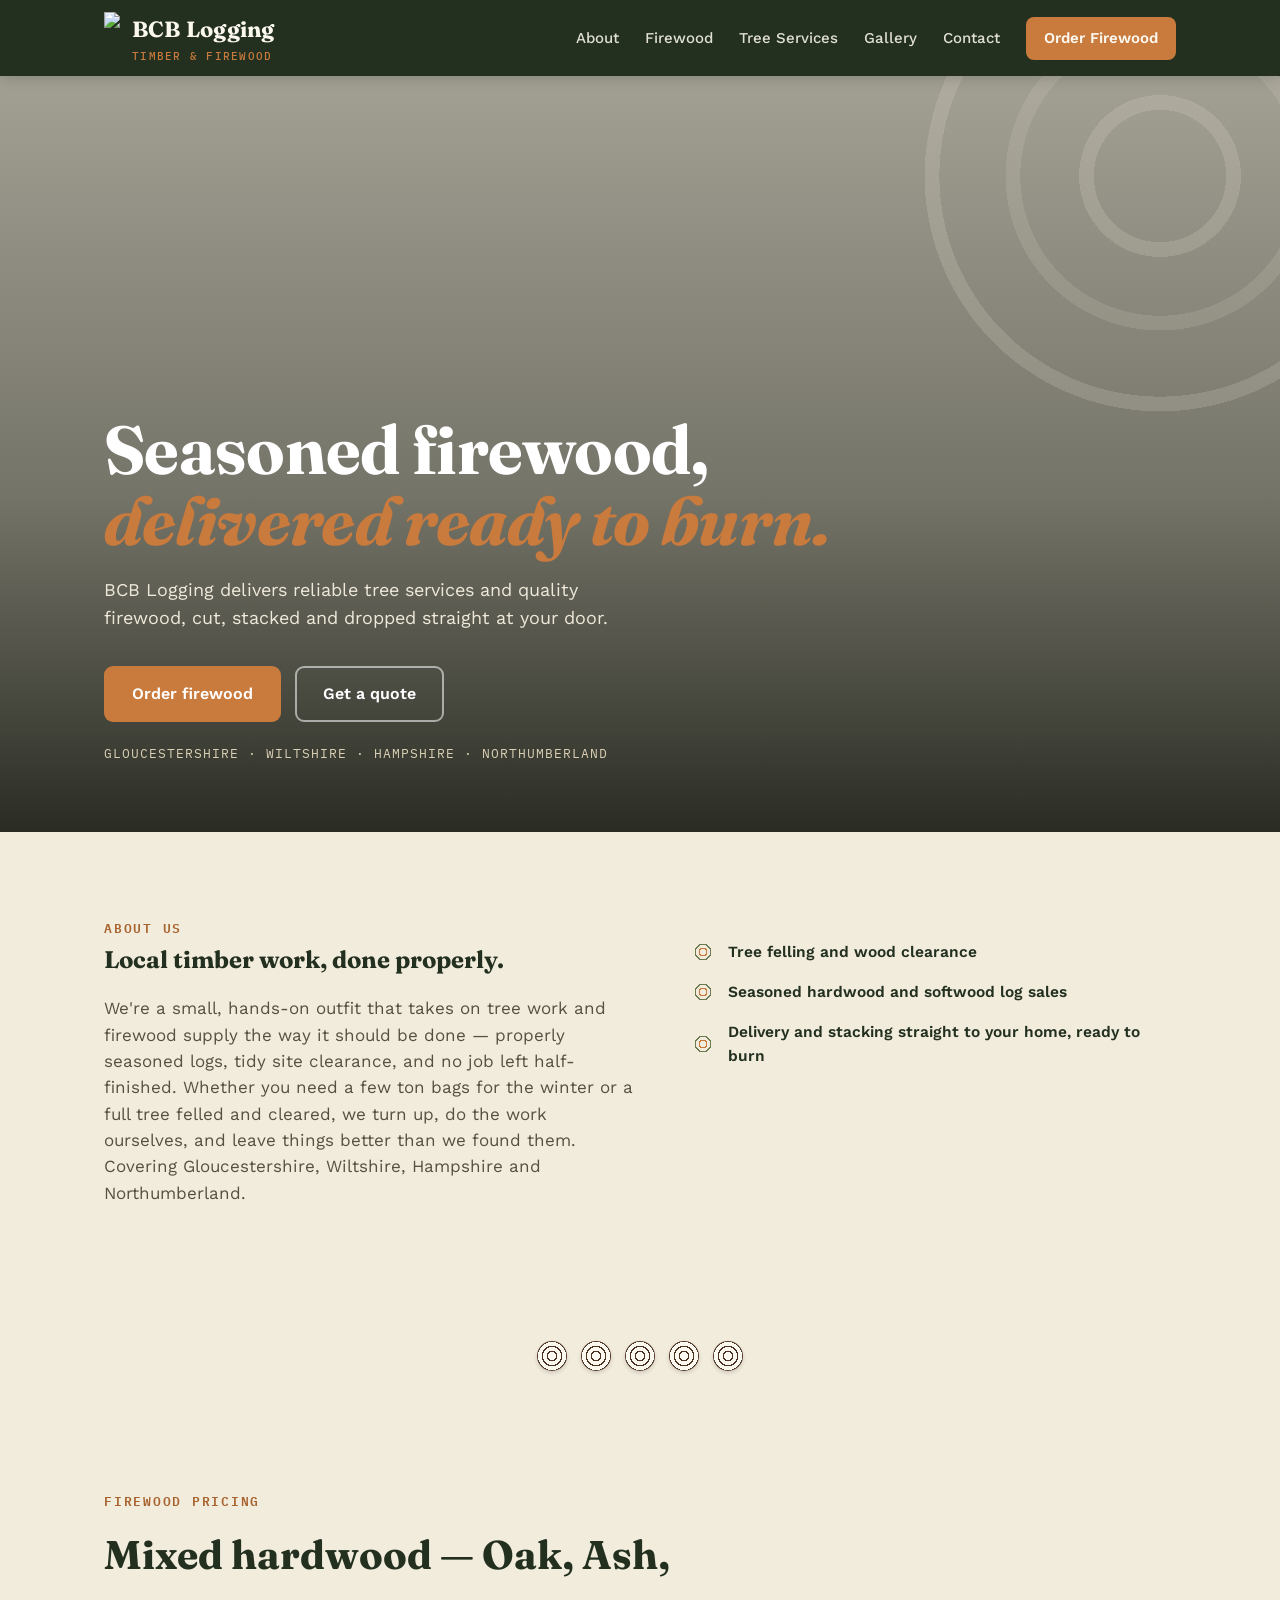
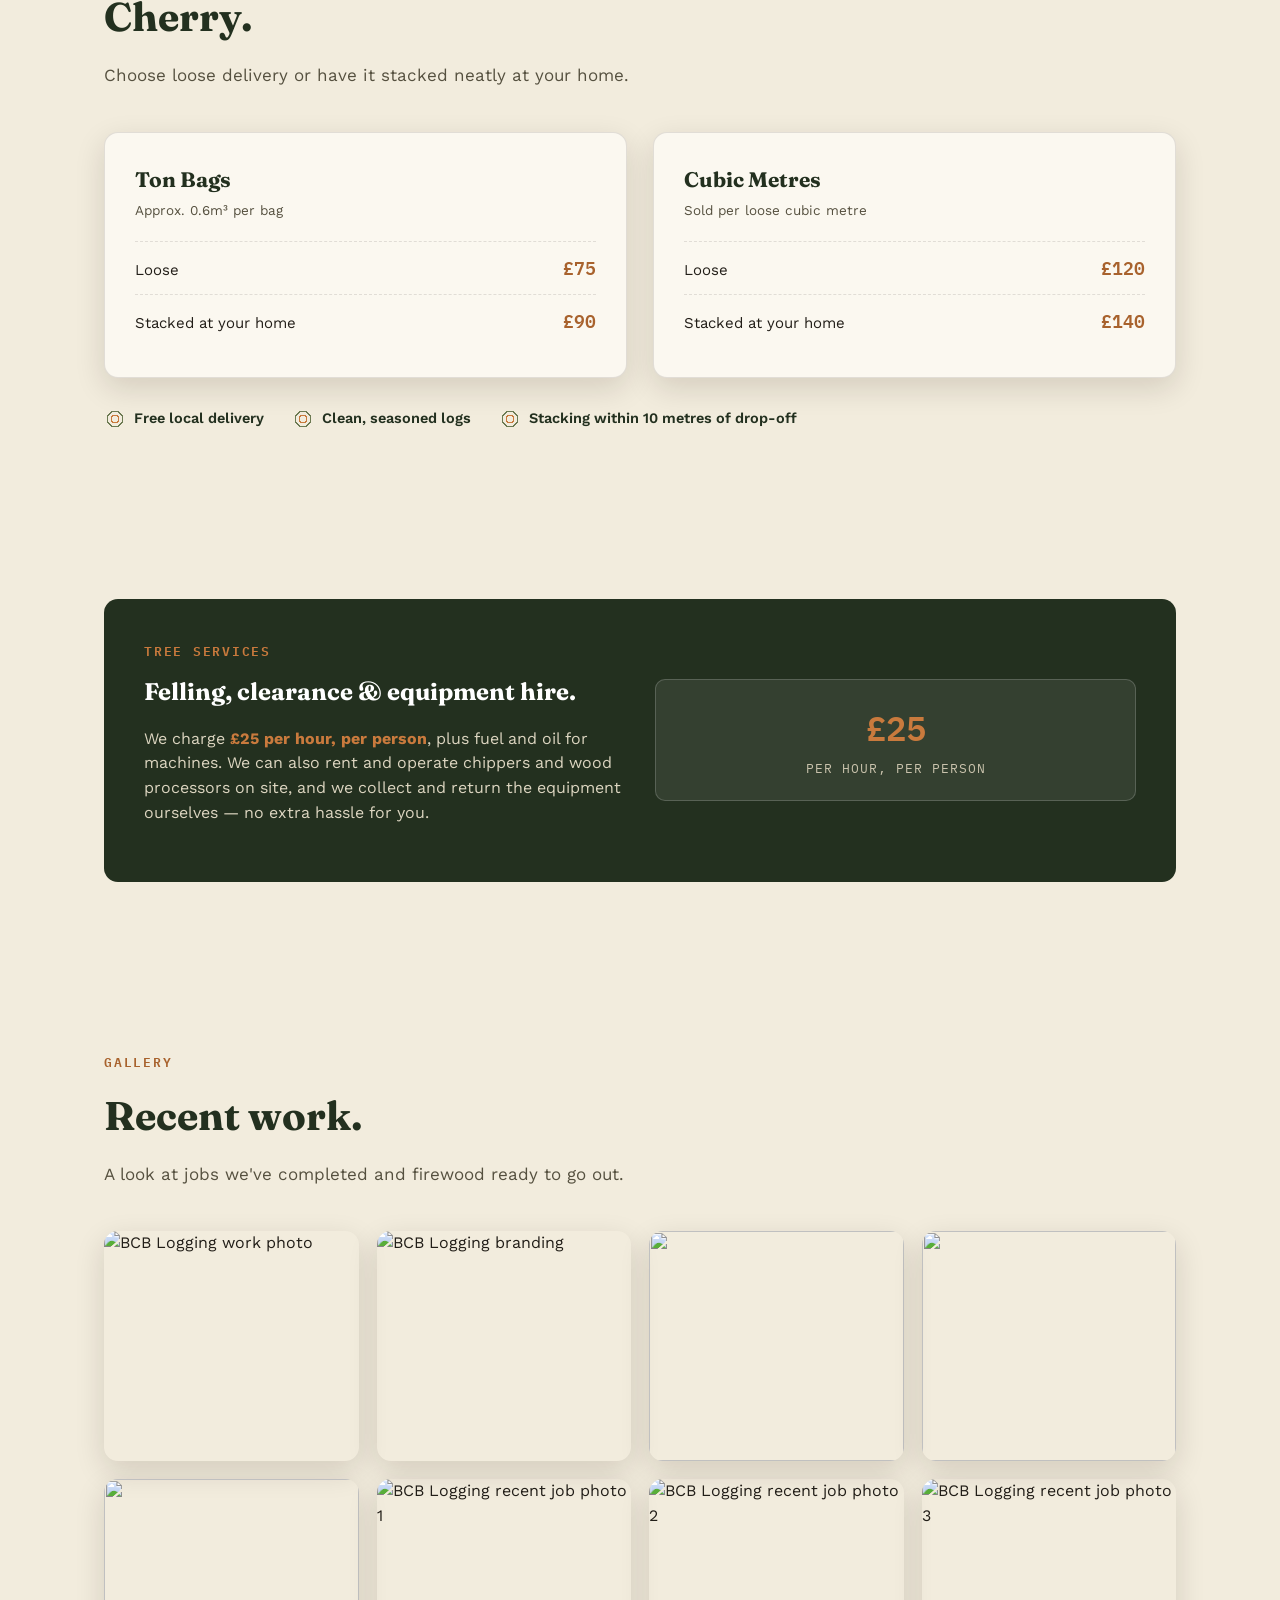
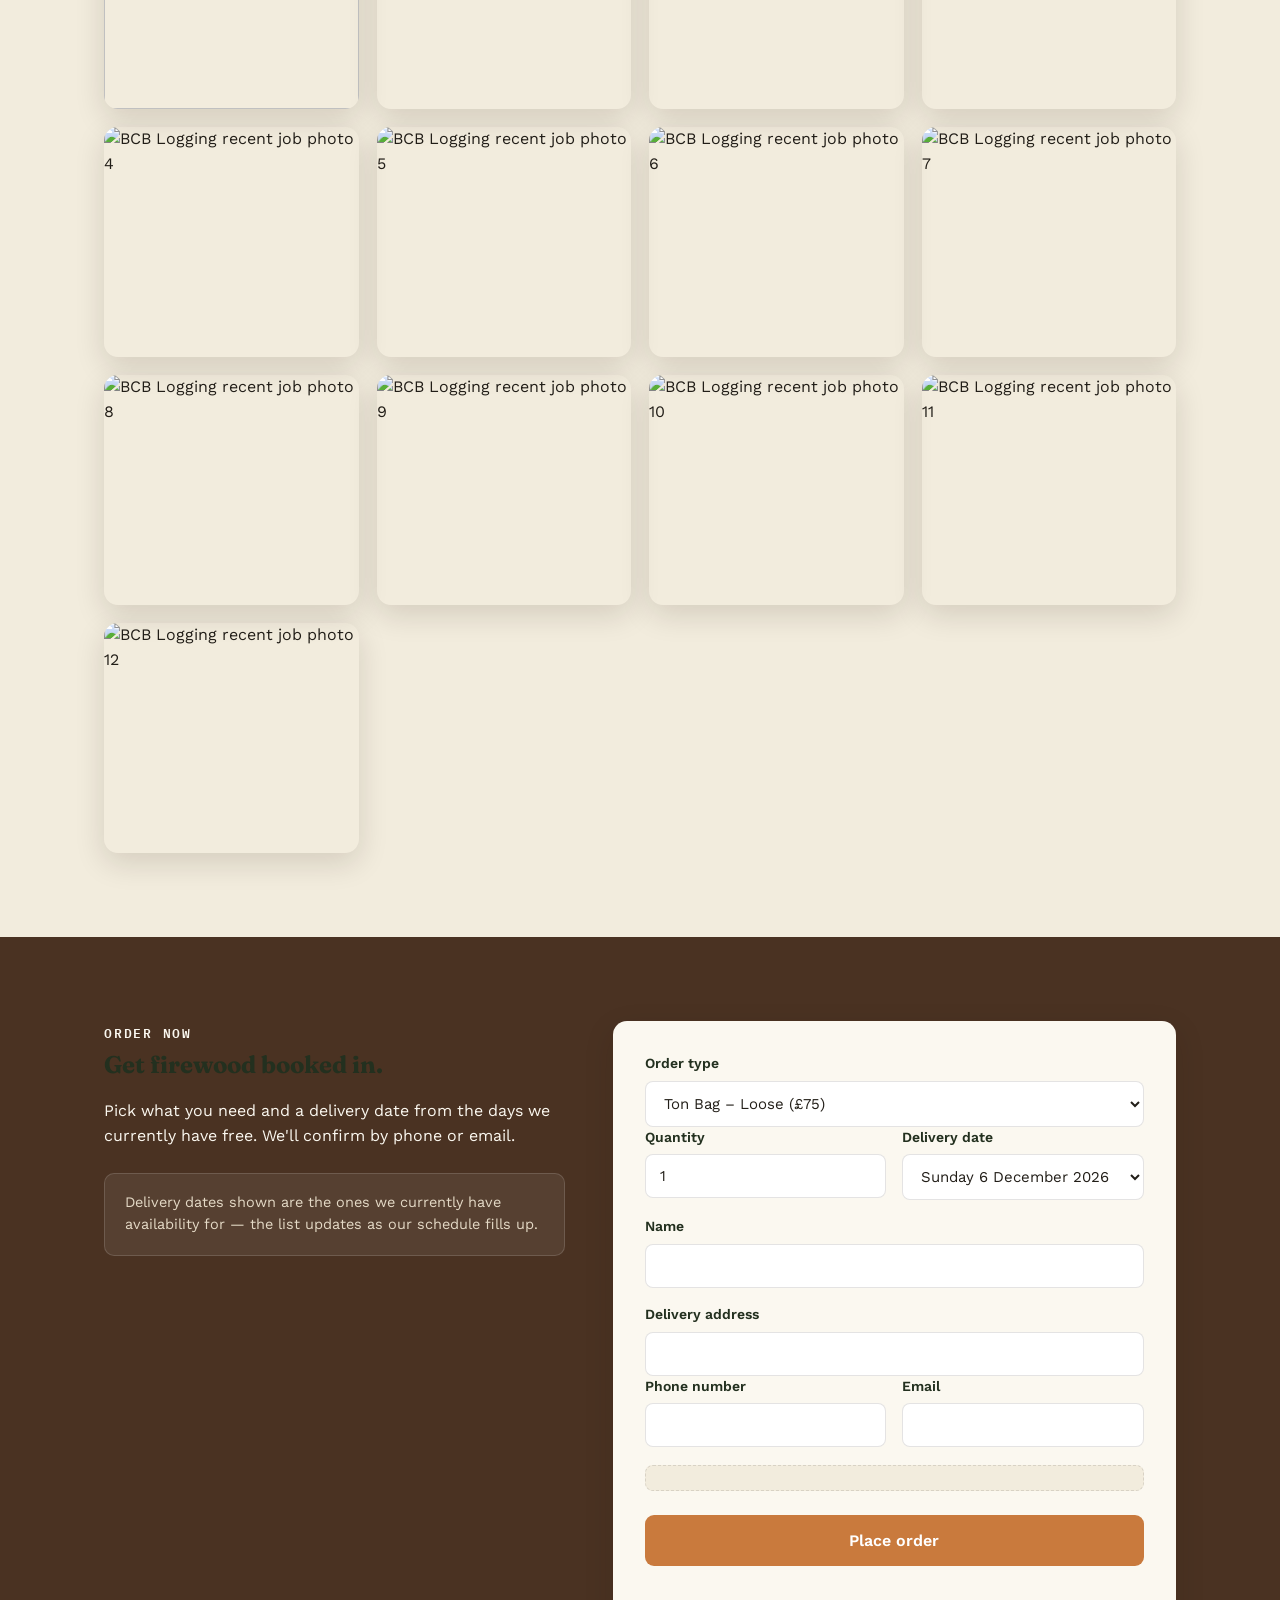
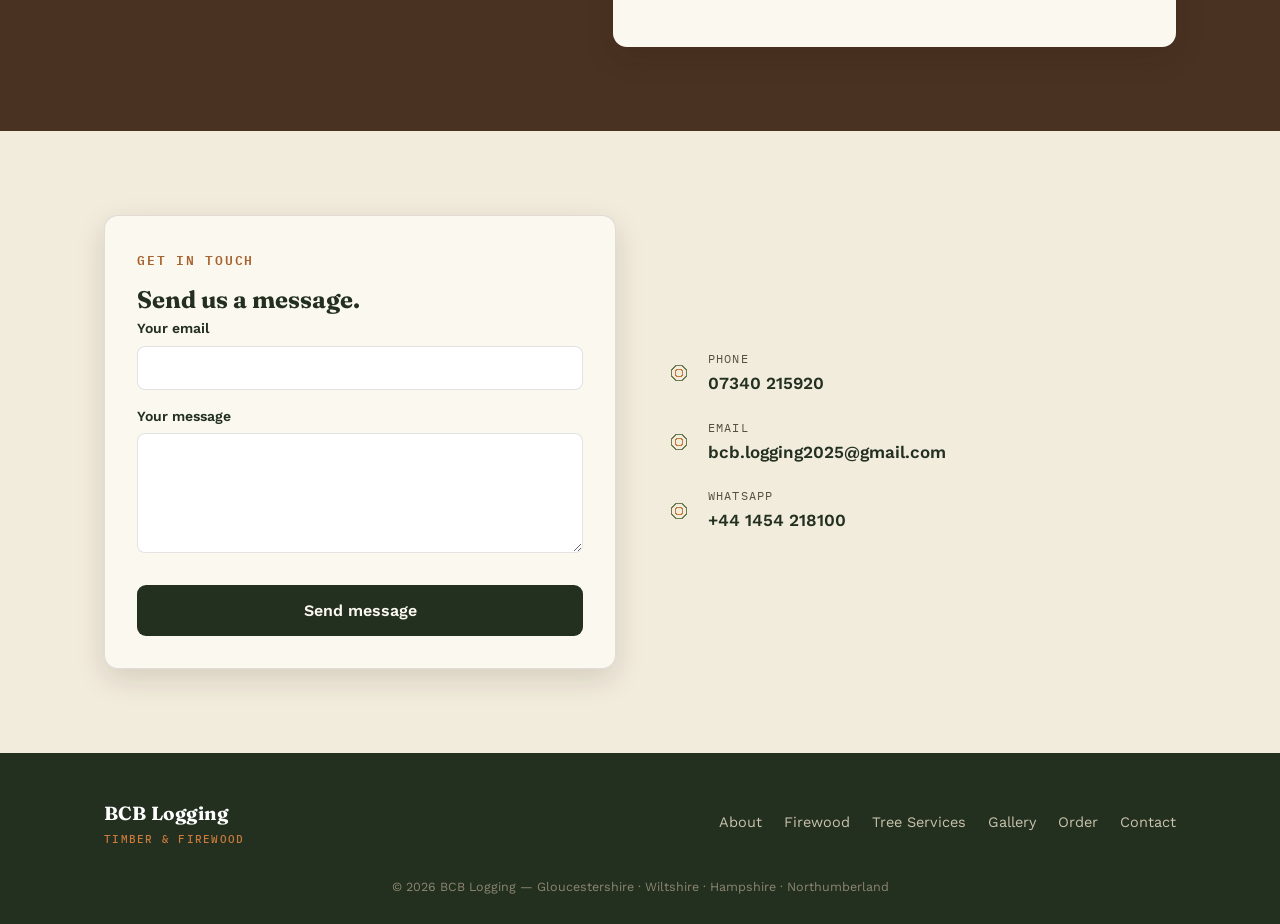
==== commit 21c7931f: "Update print statement from 'Hello' to 'Goodbye'" ====
--- a/index.html
+++ b/index.html
@@ -419,7 +419,7 @@
   <header class="site-header">
     <div class="nav-inner">
       <a href="#top" class="brand">
-        <img src="https://hshc201.github.io/new-logo/Photoroom_20250618_115410.PNG" alt="BCB Logging logo">
+        <img src="https://raw.githubusercontent.com/Hshc201/main-image/main/Improve%20Contrast%20on%20Green%20Background%20(4).png">
         <span class="brand-text">BCB Logging<small>Timber & Firewood</small></span>
       </a>
       <button class="nav-toggle" id="navToggle" aria-label="Toggle navigation" aria-expanded="false">☰</button>
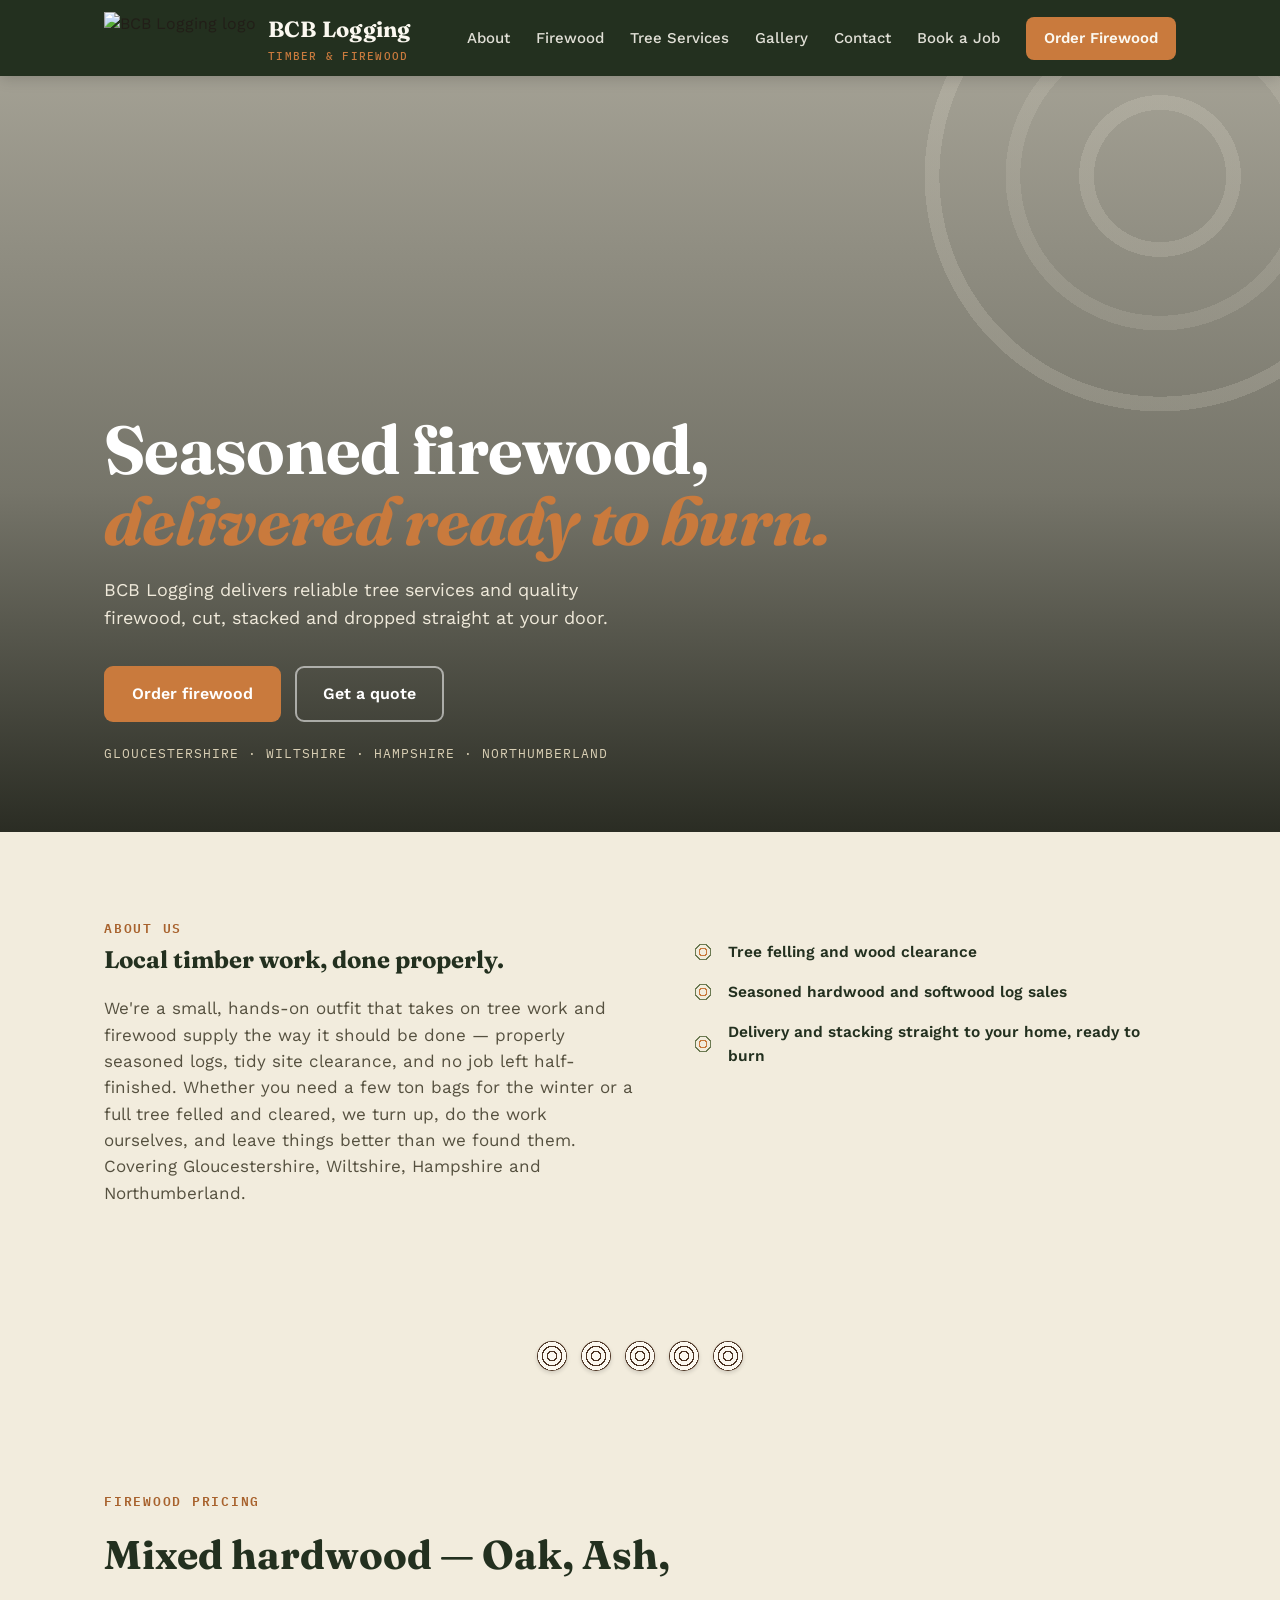
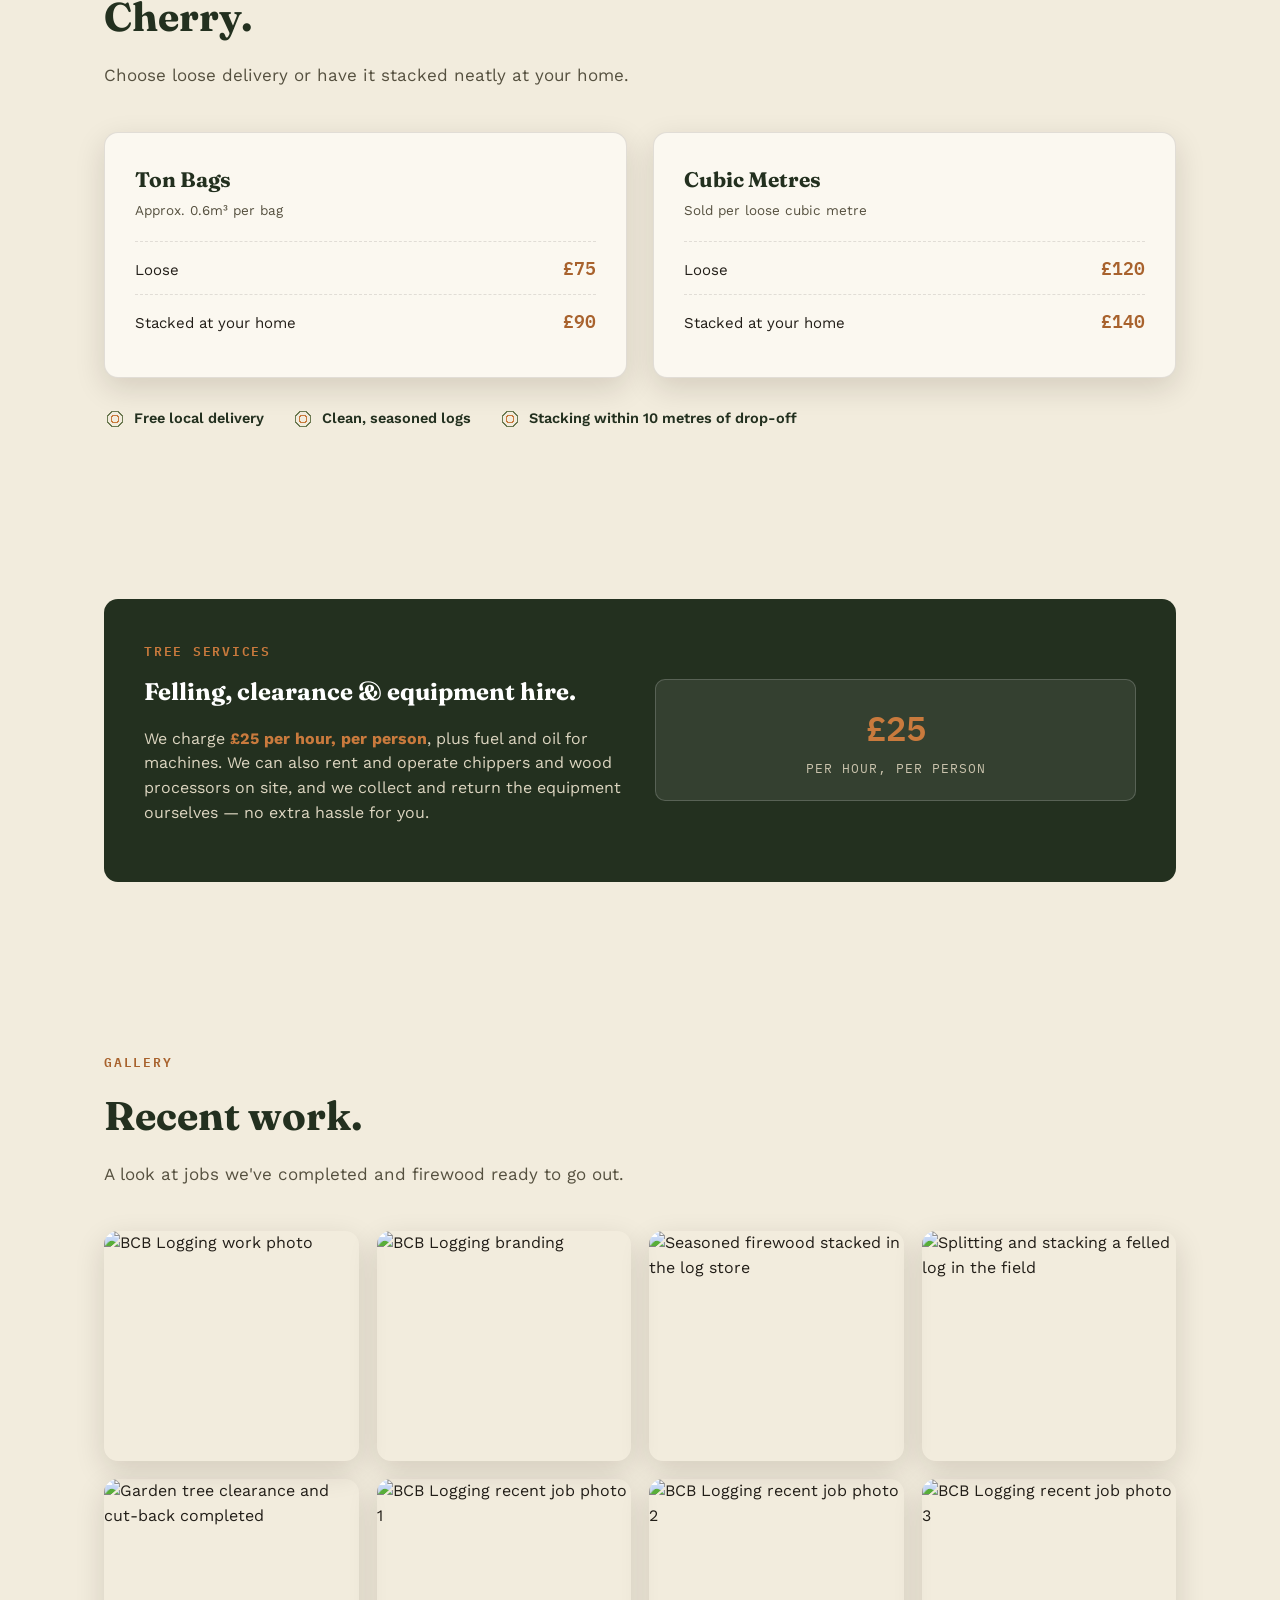
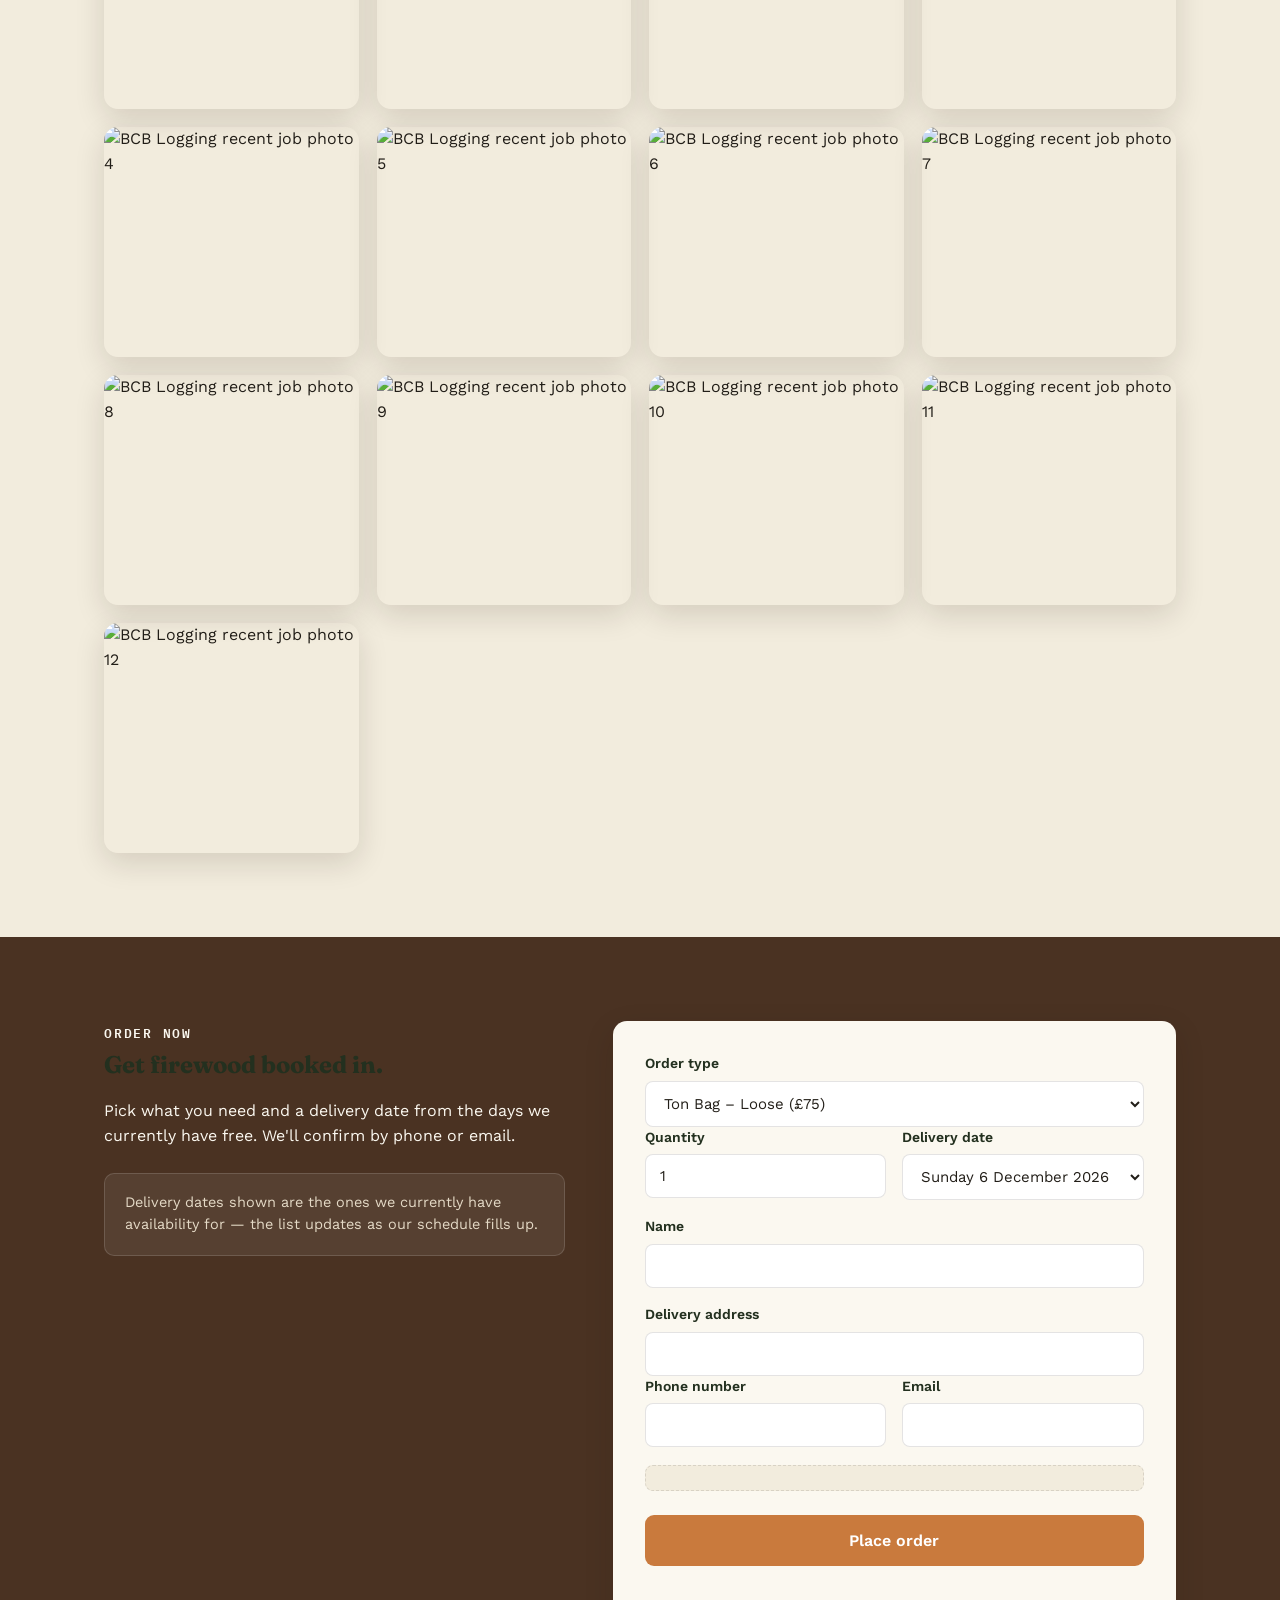
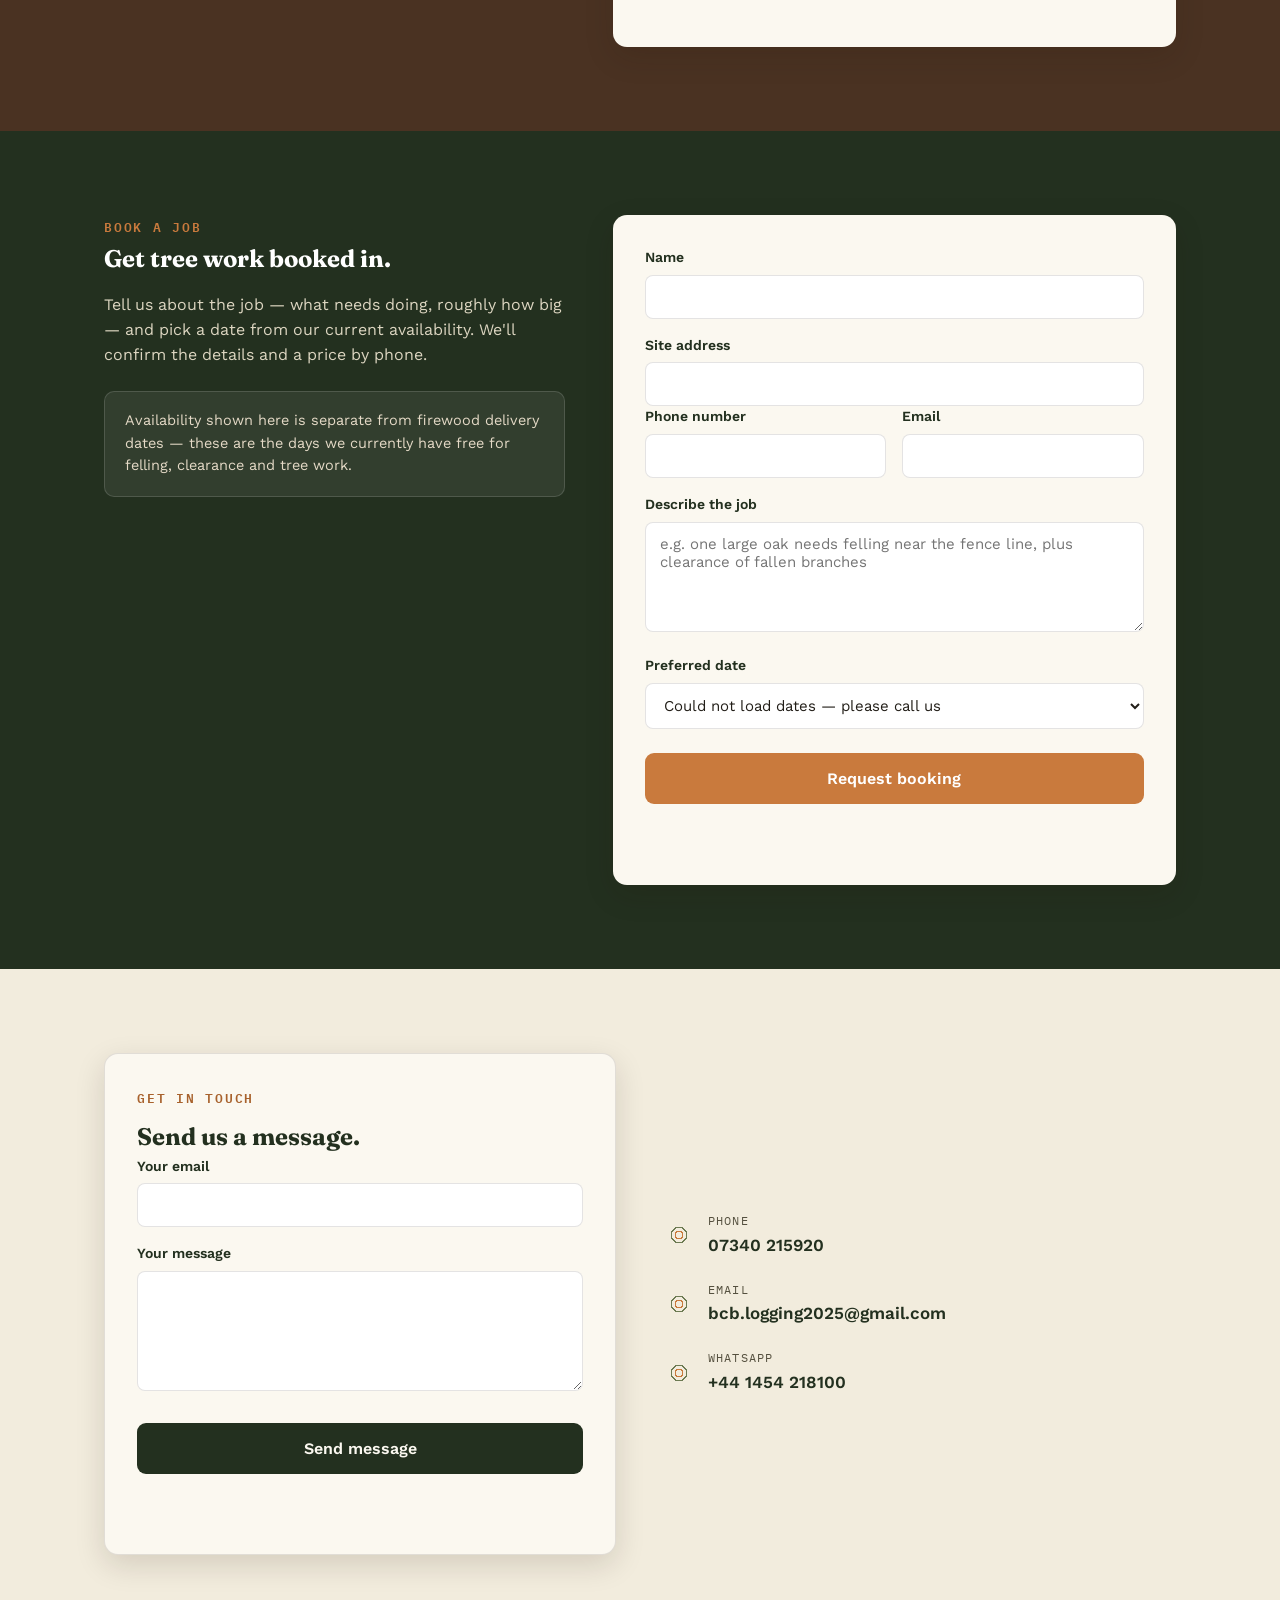
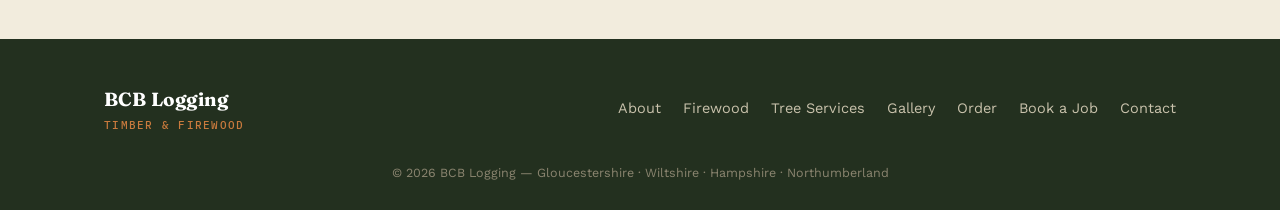
==== commit 0b78967e: "Update fmt.Println message from 'Hello' to 'Goodbye'" ====
--- a/index.html
+++ b/index.html
@@ -10,7 +10,7 @@
   gtag('config', 'G-0H8414T2CM');
 </script>
 
-  <link rel="icon" href="https://hshc201.github.io/new-logo/Photoroom_20250618_115410.PNG" type="image/png">
+  <link rel="icon" href="https://raw.githubusercontent.com/Hshc201/main-image/main/Improve%20Contrast%20on%20Green%20Background%20(4).png" type="image/png">
 
 <script type="application/ld+json">
 {
@@ -37,17 +37,16 @@
 
   <style>
     :root {
-      /* ── Design tokens ───────────────────────────── */
-      --forest: #23301F;      /* deep spruce — header/footer/dark sections */
-      --forest-2: #2E3F29;    /* lighter spruce for hover/gradient */
-      --bark: #4A3222;        /* walnut brown — secondary dark */
-      --parchment: #F2ECDD;   /* birch/parchment — page background */
-      --parchment-2: #FBF8F0; /* lighter card surface */
-      --ember: #C97A3D;       /* ember amber — primary accent / CTAs */
+      --forest: #23301F;
+      --forest-2: #2E3F29;
+      --bark: #4A3222;
+      --parchment: #F2ECDD;
+      --parchment-2: #FBF8F0;
+      --ember: #C97A3D;
       --ember-dark: #A8622D;
-      --moss: #6C7A52;        /* muted moss — secondary accent */
-      --ink: #221E18;         /* body text */
-      --ink-soft: #55503F;    /* secondary text */
+      --moss: #6C7A52;
+      --ink: #221E18;
+      --ink-soft: #55503F;
       --line: rgba(34,30,24,0.12);
 
       --display: 'Fraunces', serif;
@@ -89,7 +88,6 @@
 
     .wrap { max-width: 1120px; margin: 0 auto; padding: 0 24px; }
 
-    /* ── Log-ring motif (signature element) ───────── */
     .ring-icon {
       width: 22px; height: 22px; flex: none;
       border-radius: 50%;
@@ -117,7 +115,6 @@
       box-shadow: 0 2px 4px rgba(0,0,0,0.15);
     }
 
-    /* ── Nav ─────────────────────────────────────── */
     header.site-header {
       position: sticky;
       top: 0;
@@ -192,7 +189,6 @@
       .brand-text { font-size: 19px; }
     }
 
-    /* ── Hero ────────────────────────────────────── */
     .hero {
       position: relative;
       min-height: 84vh;
@@ -248,19 +244,16 @@
     .btn-dark { background: var(--forest); color: var(--parchment-2); }
     .btn-dark:hover { background: var(--forest-2); }
 
-    /* ── Sections ────────────────────────────────── */
     section { padding: 84px 0; }
     .section-head { max-width: 620px; margin-bottom: 44px; }
     .section-head h2 { font-size: clamp(28px, 3.6vw, 40px); margin-top: 10px; }
     .section-head p { color: var(--ink-soft); font-size: 17px; margin-top: 14px; }
 
-    /* About / trust */
     .about-grid { display: grid; grid-template-columns: 1.1fr 1fr; gap: 56px; align-items: start; }
     .about-grid p { font-size: 17px; color: var(--ink-soft); }
     .feature-list { list-style: none; margin: 24px 0 0; padding: 0; display: flex; flex-direction: column; gap: 16px; }
     .feature-list li { display: flex; align-items: center; gap: 14px; font-weight: 600; font-size: 15.5px; color: var(--forest); }
 
-    /* Pricing */
     .pricing-grid { display: grid; grid-template-columns: repeat(2, 1fr); gap: 26px; }
     .price-card {
       background: var(--parchment-2);
@@ -278,7 +271,6 @@
     .assurances { display: flex; flex-wrap: wrap; gap: 12px 28px; margin-top: 30px; }
     .assurances span { font-size: 14.5px; font-weight: 600; color: var(--forest); display: flex; align-items: center; gap: 8px; }
 
-    /* Tree services */
     .services-panel {
       background: var(--forest);
       color: var(--parchment-2);
@@ -302,7 +294,6 @@
     .rate-badge .amount { font-size: 34px; font-weight: 600; color: var(--ember); }
     .rate-badge .unit { font-size: 12.5px; letter-spacing: 0.08em; text-transform: uppercase; color: #C9C2AC; margin-top: 4px; }
 
-    /* Gallery */
     .gallery-grid {
       display: grid;
       grid-template-columns: repeat(auto-fit, minmax(210px, 1fr));
@@ -322,7 +313,6 @@
     }
     .gallery-grid figure:hover img { transform: scale(1.06); }
 
-    /* Order */
     .order-section { background: var(--bark); color: var(--parchment-2); }
     .order-grid { display: grid; grid-template-columns: 0.9fr 1.1fr; gap: 48px; align-items: start; }
     .order-grid .section-head h2, .order-grid .eyebrow { color: var(--parchment-2); }
@@ -338,7 +328,7 @@
     }
     .order-form label { font-weight: 600; font-size: 14px; display: block; margin-top: 16px; margin-bottom: 6px; color: var(--forest); }
     .order-form label:first-of-type { margin-top: 0; }
-    .order-form input, .order-form select {
+    .order-form input, .order-form select, .order-form textarea {
       width: 100%;
       padding: 12px 14px;
       font-family: var(--body);
@@ -348,7 +338,8 @@
       background: #fff;
       color: var(--ink);
     }
-    .order-form input:focus, .order-form select:focus,
+    .order-form textarea { min-height: 110px; resize: vertical; }
+    .order-form input:focus, .order-form select:focus, .order-form textarea:focus,
     .contact-form input:focus, .contact-form textarea:focus {
       outline: 3px solid rgba(201,122,61,0.35);
       border-color: var(--ember);
@@ -365,9 +356,8 @@
       font-size: 13.5px;
       color: var(--ink-soft);
     }
-    #orderStatus { margin-top: 14px; font-weight: 600; font-size: 14.5px; min-height: 20px; }
-
-    /* Contact */
+    #orderStatus, #bookingStatus { margin-top: 14px; font-weight: 600; font-size: 14.5px; min-height: 20px; }
+
     .contact-grid { display: grid; grid-template-columns: 1fr 1fr; gap: 48px; }
     .contact-form {
       background: var(--parchment-2);
@@ -390,7 +380,6 @@
     .contact-details .item a { text-decoration: none; font-weight: 600; font-size: 17px; color: var(--forest); }
     .contact-details .item .label { display: block; font-family: var(--mono); font-size: 11.5px; letter-spacing: 0.1em; text-transform: uppercase; color: var(--ink-soft); margin-bottom: 2px; }
 
-    /* Footer */
     footer {
       background: var(--forest);
       color: #C9C2AC;
@@ -403,7 +392,6 @@
     footer .foot-links a:hover { color: var(--ember); }
     footer .foot-bottom { text-align: center; margin-top: 30px; font-size: 12.5px; color: #8B8570; }
 
-    /* Reveal-on-scroll */
     .reveal { opacity: 0; transform: translateY(18px); transition: opacity 0.6s ease, transform 0.6s ease; }
     .reveal.in { opacity: 1; transform: none; }
 
@@ -419,7 +407,7 @@
   <header class="site-header">
     <div class="nav-inner">
       <a href="#top" class="brand">
-        <img src="https://raw.githubusercontent.com/Hshc201/main-image/main/Improve%20Contrast%20on%20Green%20Background%20(4).png">
+        <img src="https://raw.githubusercontent.com/Hshc201/main-image/main/Improve%20Contrast%20on%20Green%20Background%20(4).png" alt="BCB Logging logo">
         <span class="brand-text">BCB Logging<small>Timber & Firewood</small></span>
       </a>
       <button class="nav-toggle" id="navToggle" aria-label="Toggle navigation" aria-expanded="false">☰</button>
@@ -429,6 +417,7 @@
         <a href="#services">Tree Services</a>
         <a href="#gallery">Gallery</a>
         <a href="#contact">Contact</a>
+        <a href="#booking">Book a Job</a>
         <a href="#order" class="nav-cta">Order Firewood</a>
       </nav>
     </div>
@@ -436,7 +425,6 @@
 
   <div id="top"></div>
 
-  <!-- ── Hero ─────────────────────────────────────── -->
   <section class="hero" style="padding:0;">
     <div class="ring-graphic hero-ring" aria-hidden="true"></div>
     <div class="hero-inner">
@@ -450,7 +438,6 @@
     </div>
   </section>
 
-  <!-- ── About ────────────────────────────────────── -->
   <section id="about">
     <div class="wrap about-grid">
       <div class="reveal">
@@ -468,7 +455,6 @@
 
   <div class="log-divider" aria-hidden="true"><span></span><span></span><span></span><span></span><span></span></div>
 
-  <!-- ── Firewood pricing ─────────────────────────── -->
   <section id="firewood">
     <div class="wrap">
       <div class="section-head reveal">
@@ -498,7 +484,6 @@
     </div>
   </section>
 
-  <!-- ── Tree services ────────────────────────────── -->
   <section id="services">
     <div class="wrap">
       <div class="services-panel reveal">
@@ -515,7 +500,6 @@
     </div>
   </section>
 
-  <!-- ── Gallery ──────────────────────────────────── -->
   <section id="gallery">
     <div class="wrap">
       <div class="section-head reveal">
@@ -524,12 +508,6 @@
         <p>A look at jobs we've completed and firewood ready to go out.</p>
       </div>
       <div class="gallery-grid reveal">
-        <!--
-          🔧 REPLACE THESE: swap each src for your own photo URLs.
-          Upload photos to a GitHub repo (as you did for the logo/hero
-          image) and paste the raw.githubusercontent.com link here.
-          Add or remove <figure> blocks freely — the grid reflows.
-        -->
         <figure onclick="window.open(this.querySelector('img').src)">
           <img src="https://raw.githubusercontent.com/Hshc201/main-image/main/IMG_1752.JPG" alt="BCB Logging work photo">
         </figure>
@@ -537,55 +515,54 @@
           <img src="https://hshc201.github.io/new-logo/Photoroom_20250618_115410.PNG" alt="BCB Logging branding">
         </figure>
         <figure onclick="window.open(this.querySelector('img').src)">
-          <img src="https://raw.githubusercontent.com/Hshc201/main-image/main/IMG_1464%20(1).JPG">
-        </figure>
-         <figure onclick="window.open(this.querySelector('img').src)">
-          <img src="https://raw.githubusercontent.com/Hshc201/main-image/main/IMG_1758%20(1).JPG">
-        </figure>
-         <figure onclick="window.open(this.querySelector('img').src)">
-          <img src="https://raw.githubusercontent.com/Hshc201/main-image/main/IMG_2236%20(1).JPG">
-        </figure>
-        <figure onclick="window.open(this.querySelector('img').src)">
-  <img src="https://raw.githubusercontent.com/Hshc201/main-image/main/WhatsApp%20Image%202026-07-13%20at%2017.46.59%20(1).jpeg" alt="BCB Logging recent job photo 1">
-</figure>
-<figure onclick="window.open(this.querySelector('img').src)">
-  <img src="https://raw.githubusercontent.com/Hshc201/main-image/main/WhatsApp%20Image%202026-07-13%20at%2017.46.59.jpeg" alt="BCB Logging recent job photo 2">
-</figure>
-<figure onclick="window.open(this.querySelector('img').src)">
-  <img src="https://raw.githubusercontent.com/Hshc201/main-image/main/WhatsApp%20Image%202026-07-13%20at%2017.47.00%20(1).jpeg" alt="BCB Logging recent job photo 3">
-</figure>
-<figure onclick="window.open(this.querySelector('img').src)">
-  <img src="https://raw.githubusercontent.com/Hshc201/main-image/main/WhatsApp%20Image%202026-07-13%20at%2017.47.00%20(2).jpeg" alt="BCB Logging recent job photo 4">
-</figure>
-<figure onclick="window.open(this.querySelector('img').src)">
-  <img src="https://raw.githubusercontent.com/Hshc201/main-image/main/WhatsApp%20Image%202026-07-13%20at%2017.47.00%20(4).jpeg" alt="BCB Logging recent job photo 5">
-</figure>
-<figure onclick="window.open(this.querySelector('img').src)">
-  <img src="https://raw.githubusercontent.com/Hshc201/main-image/main/WhatsApp%20Image%202026-07-13%20at%2017.47.00.jpeg" alt="BCB Logging recent job photo 6">
-</figure>
-<figure onclick="window.open(this.querySelector('img').src)">
-  <img src="https://raw.githubusercontent.com/Hshc201/main-image/main/WhatsApp%20Image%202026-07-13%20at%2017.48.30.jpeg" alt="BCB Logging recent job photo 7">
-</figure>
-<figure onclick="window.open(this.querySelector('img').src)">
-  <img src="https://raw.githubusercontent.com/Hshc201/main-image/main/WhatsApp%20Image%202026-07-13%20at%2017.52.17.jpeg" alt="BCB Logging recent job photo 8">
-</figure>
-<figure onclick="window.open(this.querySelector('img').src)">
-  <img src="https://raw.githubusercontent.com/Hshc201/main-image/main/WhatsApp%20Image%202026-07-13%20at%2017.53.17%20(1).jpeg" alt="BCB Logging recent job photo 9">
-</figure>
-<figure onclick="window.open(this.querySelector('img').src)">
-  <img src="https://raw.githubusercontent.com/Hshc201/main-image/main/WhatsApp%20Image%202026-07-13%20at%2017.53.17%20(2).jpeg" alt="BCB Logging recent job photo 10">
-</figure>
-<figure onclick="window.open(this.querySelector('img').src)">
-  <img src="https://raw.githubusercontent.com/Hshc201/main-image/main/WhatsApp%20Image%202026-07-13%20at%2017.53.17%20(3).jpeg" alt="BCB Logging recent job photo 11">
-</figure>
-<figure onclick="window.open(this.querySelector('img').src)">
-  <img src="https://raw.githubusercontent.com/Hshc201/main-image/main/WhatsApp%20Image%202026-07-13%20at%2017.53.17.jpeg" alt="BCB Logging recent job photo 12">
-</figure>
+          <img src="https://raw.githubusercontent.com/Hshc201/main-image/main/IMG_1464%20(1).JPG" alt="Seasoned firewood stacked in the log store">
+        </figure>
+        <figure onclick="window.open(this.querySelector('img').src)">
+          <img src="https://raw.githubusercontent.com/Hshc201/main-image/main/IMG_1758%20(1).JPG" alt="Splitting and stacking a felled log in the field">
+        </figure>
+        <figure onclick="window.open(this.querySelector('img').src)">
+          <img src="https://raw.githubusercontent.com/Hshc201/main-image/main/IMG_2236%20(1).JPG" alt="Garden tree clearance and cut-back completed">
+        </figure>
+        <figure onclick="window.open(this.querySelector('img').src)">
+          <img src="https://raw.githubusercontent.com/Hshc201/main-image/main/WhatsApp%20Image%202026-07-13%20at%2017.46.59%20(1).jpeg" alt="BCB Logging recent job photo 1">
+        </figure>
+        <figure onclick="window.open(this.querySelector('img').src)">
+          <img src="https://raw.githubusercontent.com/Hshc201/main-image/main/WhatsApp%20Image%202026-07-13%20at%2017.46.59.jpeg" alt="BCB Logging recent job photo 2">
+        </figure>
+        <figure onclick="window.open(this.querySelector('img').src)">
+          <img src="https://raw.githubusercontent.com/Hshc201/main-image/main/WhatsApp%20Image%202026-07-13%20at%2017.47.00%20(1).jpeg" alt="BCB Logging recent job photo 3">
+        </figure>
+        <figure onclick="window.open(this.querySelector('img').src)">
+          <img src="https://raw.githubusercontent.com/Hshc201/main-image/main/WhatsApp%20Image%202026-07-13%20at%2017.47.00%20(2).jpeg" alt="BCB Logging recent job photo 4">
+        </figure>
+        <figure onclick="window.open(this.querySelector('img').src)">
+          <img src="https://raw.githubusercontent.com/Hshc201/main-image/main/WhatsApp%20Image%202026-07-13%20at%2017.47.00%20(4).jpeg" alt="BCB Logging recent job photo 5">
+        </figure>
+        <figure onclick="window.open(this.querySelector('img').src)">
+          <img src="https://raw.githubusercontent.com/Hshc201/main-image/main/WhatsApp%20Image%202026-07-13%20at%2017.47.00.jpeg" alt="BCB Logging recent job photo 6">
+        </figure>
+        <figure onclick="window.open(this.querySelector('img').src)">
+          <img src="https://raw.githubusercontent.com/Hshc201/main-image/main/WhatsApp%20Image%202026-07-13%20at%2017.48.30.jpeg" alt="BCB Logging recent job photo 7">
+        </figure>
+        <figure onclick="window.open(this.querySelector('img').src)">
+          <img src="https://raw.githubusercontent.com/Hshc201/main-image/main/WhatsApp%20Image%202026-07-13%20at%2017.52.17.jpeg" alt="BCB Logging recent job photo 8">
+        </figure>
+        <figure onclick="window.open(this.querySelector('img').src)">
+          <img src="https://raw.githubusercontent.com/Hshc201/main-image/main/WhatsApp%20Image%202026-07-13%20at%2017.53.17%20(1).jpeg" alt="BCB Logging recent job photo 9">
+        </figure>
+        <figure onclick="window.open(this.querySelector('img').src)">
+          <img src="https://raw.githubusercontent.com/Hshc201/main-image/main/WhatsApp%20Image%202026-07-13%20at%2017.53.17%20(2).jpeg" alt="BCB Logging recent job photo 10">
+        </figure>
+        <figure onclick="window.open(this.querySelector('img').src)">
+          <img src="https://raw.githubusercontent.com/Hshc201/main-image/main/WhatsApp%20Image%202026-07-13%20at%2017.53.17%20(3).jpeg" alt="BCB Logging recent job photo 11">
+        </figure>
+        <figure onclick="window.open(this.querySelector('img').src)">
+          <img src="https://raw.githubusercontent.com/Hshc201/main-image/main/WhatsApp%20Image%202026-07-13%20at%2017.53.17.jpeg" alt="BCB Logging recent job photo 12">
+        </figure>
       </div>
     </div>
   </section>
 
-  <!-- ── Order Now ────────────────────────────────── -->
   <section id="order" class="order-section">
     <div class="wrap order-grid">
       <div class="reveal">
@@ -639,12 +616,49 @@
     </div>
   </section>
 
-  <!-- ── Contact ──────────────────────────────────── -->
+  <!-- ── Book a Logging Job ───────────────────────── -->
+  <section id="booking" style="background: var(--forest); color: var(--parchment-2);">
+    <div class="wrap order-grid">
+      <div class="reveal">
+        <span class="eyebrow" style="color: var(--ember);">Book a job</span>
+        <h2 style="color: #fff;">Get tree work booked in.</h2>
+        <p style="color: #DCD5C0;">Tell us about the job — what needs doing, roughly how big — and pick a date from our current availability. We'll confirm the details and a price by phone.</p>
+        <div class="order-note">Availability shown here is separate from firewood delivery dates — these are the days we currently have free for felling, clearance and tree work.</div>
+      </div>
+
+      <form class="order-form reveal" id="bookingForm">
+        <label for="jobName">Name</label>
+        <input type="text" id="jobName" required>
+
+        <label for="jobAddress">Site address</label>
+        <input type="text" id="jobAddress" required>
+
+        <div class="form-row">
+          <div>
+            <label for="jobPhone">Phone number</label>
+            <input type="tel" id="jobPhone" required>
+          </div>
+          <div>
+            <label for="jobEmail">Email</label>
+            <input type="email" id="jobEmail" required>
+          </div>
+        </div>
+
+        <label for="jobDescription">Describe the job</label>
+        <textarea id="jobDescription" required placeholder="e.g. one large oak needs felling near the fence line, plus clearance of fallen branches"></textarea>
+
+        <label for="jobDate">Preferred date</label>
+        <select id="jobDate" required></select>
+
+        <button type="submit" class="btn btn-primary">Request booking</button>
+        <p id="bookingStatus"></p>
+      </form>
+    </div>
+  </section>
+
   <section id="contact">
     <div class="wrap contact-grid">
-      <form class="contact-form reveal" action="https://formspree.io/f/xrenzvbz"
-  method="POST">
-        
+      <form class="contact-form reveal" id="contactForm" action="https://formspree.io/f/xrenzvbz" method="POST">
         <span class="eyebrow">Get in touch</span>
         <h2 style="margin-top:8px;">Send us a message.</h2>
         <label for="contactEmail">Your email</label>
@@ -652,6 +666,7 @@
         <label for="contactMessage">Your message</label>
         <textarea id="contactMessage" name="message" required></textarea>
         <button type="submit" class="btn btn-dark">Send message</button>
+        <p id="contactStatus" style="margin-top:14px; font-weight:600; font-size:14.5px; min-height:20px;"></p>
       </form>
 
       <div class="contact-details reveal">
@@ -680,6 +695,7 @@
         <a href="#services">Tree Services</a>
         <a href="#gallery">Gallery</a>
         <a href="#order">Order</a>
+        <a href="#booking">Book a Job</a>
         <a href="#contact">Contact</a>
       </div>
     </div>
@@ -689,7 +705,6 @@
   <script>
     document.getElementById('year').textContent = new Date().getFullYear();
 
-    // Mobile nav toggle
     const navToggle = document.getElementById('navToggle');
     const navLinks = document.getElementById('navLinks');
     navToggle.addEventListener('click', () => {
@@ -701,7 +716,6 @@
       navToggle.setAttribute('aria-expanded', false);
     }));
 
-    // Scroll reveal
     const revealEls = document.querySelectorAll('.reveal');
     if ('IntersectionObserver' in window) {
       const io = new IntersectionObserver((entries) => {
@@ -717,58 +731,122 @@
       revealEls.forEach(el => el.classList.add('in'));
     }
 
-    // ✅ ---------- ORDER FORM LOGIC ----------
-
-    // 🔧 REPLACE: list the dates you currently have free for delivery.
-    // Format: 'YYYY-MM-DD'. Dates automatically drop off the list once
-    // they've passed, so just keep adding new ones as your diary fills up.
+    // ✅ ---------- ORDER FORM LOGIC (firewood, with 5-per-day cap) ----------
+
     const availableDates = [
-       '2026-09-06',
-  '2026-10-04',
-  '2026-11-08',
-  '2026-12-06',
-  '2027-01-31',
-  '2027-02-07',
-  '2027-03-07'
+      '2026-09-06',
+      '2026-10-04',
+      '2026-11-08',
+      '2026-12-06',
+      '2027-01-31',
+      '2027-02-07',
+      '2027-03-07'
     ];
-const MAX_DELIVERIES_PER_DAY = 5;
-
-    
+
+    const MAX_DELIVERIES_PER_DAY = 5;
+
+    const ORDER_SHEET_ENDPOINT = 'https://sheetdb.io/api/v1/uk1qgq5w9423u';
+
     function formatDateLabel(dateStr) {
       const d = new Date(dateStr + 'T00:00:00');
       return d.toLocaleDateString('en-GB', { weekday: 'long', day: 'numeric', month: 'long', year: 'numeric' });
     }
 
-    function populateDates() {
+    function normalizeDate(value) {
+      if (value === null || value === undefined || value === '') return null;
+      const str = String(value).trim();
+
+      let m = str.match(/^(\d{4})-(\d{1,2})-(\d{1,2})/);
+      if (m) return `${m[1]}-${m[2].padStart(2,'0')}-${m[3].padStart(2,'0')}`;
+
+      m = str.match(/^(\d{1,2})\/(\d{1,2})\/(\d{4})$/);
+      if (m) return `${m[3]}-${m[2].padStart(2,'0')}-${m[1].padStart(2,'0')}`;
+
+      if (/^\d{4,6}(\.\d+)?$/.test(str)) {
+        const serial = parseFloat(str);
+        const epoch = new Date(Date.UTC(1899, 11, 30));
+        const d = new Date(epoch.getTime() + serial * 86400000);
+        if (!isNaN(d)) {
+          return `${d.getUTCFullYear()}-${String(d.getUTCMonth()+1).padStart(2,'0')}-${String(d.getUTCDate()).padStart(2,'0')}`;
+        }
+      }
+
+      const d = new Date(str);
+      if (!isNaN(d)) {
+        return `${d.getFullYear()}-${String(d.getMonth()+1).padStart(2,'0')}-${String(d.getDate()).padStart(2,'0')}`;
+      }
+      return null;
+    }
+
+    function getDeliveryDateField(row) {
+      const key = Object.keys(row).find(k => k.replace(/\s+/g, '').toLowerCase() === 'deliverydate');
+      return key ? row[key] : null;
+    }
+
+    async function getDateCounts() {
+      const counts = {};
+      try {
+        const res = await fetch(ORDER_SHEET_ENDPOINT);
+        if (!res.ok) throw new Error('Could not load existing orders');
+        const rows = await res.json();
+        rows.forEach(row => {
+          const d = normalizeDate(getDeliveryDateField(row));
+          if (!d) return;
+          counts[d] = (counts[d] || 0) + 1;
+        });
+      } catch (err) {
+        console.error('Could not fetch existing order counts:', err);
+      }
+      console.log('Delivery date counts:', counts);
+      return counts;
+    }
+
+    async function populateDates() {
       const select = document.getElementById('deliveryDate');
-      select.innerHTML = '';
+      select.innerHTML = '<option disabled selected>Loading available dates...</option>';
+
       const today = new Date();
       today.setHours(0,0,0,0);
       const futureDates = availableDates.filter(d => new Date(d + 'T00:00:00') >= today);
-
-      if (futureDates.length === 0) {
+      const counts = await getDateCounts();
+
+      const openDates = futureDates.filter(d => (counts[d] || 0) < MAX_DELIVERIES_PER_DAY);
+
+      select.innerHTML = '';
+
+      if (openDates.length === 0) {
         const opt = document.createElement('option');
         opt.textContent = 'No dates currently available — please call us';
         opt.disabled = true;
         select.appendChild(opt);
         return;
       }
-      futureDates.forEach(dateStr => {
+      openDates.forEach(dateStr => {
         const opt = document.createElement('option');
         opt.value = dateStr;
-        opt.textContent = formatDateLabel(dateStr);
+        const remaining = MAX_DELIVERIES_PER_DAY - (counts[dateStr] || 0);
+        const slotNote = remaining <= 2 ? ` (${remaining} slot${remaining === 1 ? '' : 's'} left)` : '';
+        opt.textContent = formatDateLabel(dateStr) + slotNote;
         select.appendChild(opt);
       });
     }
     populateDates();
-
-    // 🔧 REPLACE: your Google Sheet endpoint (via a free connector like
-    // SheetDB.io). See the setup notes provided alongside this file.
-    const ORDER_SHEET_ENDPOINT = 'https://sheetdb.io/api/v1/uk1qgq5w9423u';
 
     document.getElementById('orderForm').addEventListener('submit', async function (e) {
       e.preventDefault();
       const statusEl = document.getElementById('orderStatus');
+      const chosenDate = document.getElementById('deliveryDate').value;
+
+      statusEl.style.color = 'var(--parchment-2)';
+      statusEl.textContent = 'Checking availability...';
+
+      const counts = await getDateCounts();
+      if ((counts[chosenDate] || 0) >= MAX_DELIVERIES_PER_DAY) {
+        statusEl.style.color = '#EFC0B0';
+        statusEl.textContent = 'Sorry, that date just filled up. Please pick another date.';
+        await populateDates();
+        return;
+      }
 
       const order = {
         Timestamp: new Date().toISOString(),
@@ -778,10 +856,9 @@
         Email: document.getElementById('custEmail').value,
         OrderType: document.getElementById('woodType').value,
         Quantity: document.getElementById('quantity').value,
-        DeliveryDate: document.getElementById('deliveryDate').value
+        DeliveryDate: chosenDate
       };
 
-      statusEl.style.color = 'var(--parchment-2)';
       statusEl.textContent = 'Sending order...';
 
       try {
@@ -801,6 +878,120 @@
         statusEl.textContent = 'Something went wrong sending your order — please call or WhatsApp us instead.';
       }
     });
+
+    // ✅ ---------- LOGGING JOB BOOKING (separate sheet tabs) ----------
+
+    const LOGGING_AVAILABILITY_ENDPOINT = `${ORDER_SHEET_ENDPOINT}?sheet=LoggingAvailability`;
+    const LOGGING_JOBS_ENDPOINT = `${ORDER_SHEET_ENDPOINT}?sheet=LoggingJobs`;
+
+    function getFieldByName(row, name) {
+      const key = Object.keys(row).find(k => k.replace(/\s+/g, '').toLowerCase() === name.toLowerCase());
+      return key ? row[key] : null;
+    }
+
+    async function populateBookingDates() {
+      const select = document.getElementById('jobDate');
+      if (!select) return;
+      select.innerHTML = '<option disabled selected>Loading available dates...</option>';
+
+      try {
+        const res = await fetch(LOGGING_AVAILABILITY_ENDPOINT);
+        if (!res.ok) throw new Error('Could not load logging availability');
+        const rows = await res.json();
+
+        const today = new Date();
+        today.setHours(0,0,0,0);
+
+        const dates = [...new Set(
+          rows.map(r => normalizeDate(getFieldByName(r, 'date'))).filter(Boolean)
+        )].filter(d => new Date(d + 'T00:00:00') >= today).sort();
+
+        select.innerHTML = '';
+
+        if (dates.length === 0) {
+          const opt = document.createElement('option');
+          opt.textContent = 'No dates currently available — please call us';
+          opt.disabled = true;
+          select.appendChild(opt);
+          return;
+        }
+        dates.forEach(dateStr => {
+          const opt = document.createElement('option');
+          opt.value = dateStr;
+          opt.textContent = formatDateLabel(dateStr);
+          select.appendChild(opt);
+        });
+      } catch (err) {
+        console.error('Could not load logging availability:', err);
+        select.innerHTML = '<option disabled selected>Could not load dates — please call us</option>';
+      }
+    }
+    populateBookingDates();
+
+    const bookingForm = document.getElementById('bookingForm');
+    if (bookingForm) {
+      bookingForm.addEventListener('submit', async function (e) {
+        e.preventDefault();
+        const statusEl = document.getElementById('bookingStatus');
+        statusEl.style.color = 'var(--parchment-2)';
+        statusEl.textContent = 'Sending request...';
+
+        const job = {
+          Timestamp: new Date().toISOString(),
+          Name: document.getElementById('jobName').value,
+          Address: document.getElementById('jobAddress').value,
+          Phone: document.getElementById('jobPhone').value,
+          Email: document.getElementById('jobEmail').value,
+          JobDescription: document.getElementById('jobDescription').value,
+          PreferredDate: document.getElementById('jobDate').value
+        };
+
+        try {
+          const response = await fetch(LOGGING_JOBS_ENDPOINT, {
+            method: 'POST',
+            headers: { 'Content-Type': 'application/json' },
+            body: JSON.stringify({ data: [job] })
+          });
+          if (!response.ok) throw new Error('Request failed');
+
+          statusEl.style.color = '#B7D9A8';
+          statusEl.textContent = 'Request sent! We will confirm the details and price shortly.';
+          bookingForm.reset();
+          populateBookingDates();
+        } catch (err) {
+          statusEl.style.color = '#EFC0B0';
+          statusEl.textContent = 'Something went wrong — please call or WhatsApp us instead.';
+        }
+      });
+    }
+
+    // ✅ ---------- CONTACT FORM (stays on page instead of redirecting) ----------
+    document.getElementById('contactForm').addEventListener('submit', async function (e) {
+      e.preventDefault();
+      const form = e.target;
+      const statusEl = document.getElementById('contactStatus');
+      statusEl.style.color = 'var(--forest)';
+      statusEl.textContent = 'Sending...';
+
+      try {
+        const response = await fetch(form.action, {
+          method: 'POST',
+          headers: { 'Accept': 'application/json' },
+          body: new FormData(form)
+        });
+
+        if (response.ok) {
+          statusEl.style.color = '#3E7A3E';
+          statusEl.textContent = 'Message sent — we\'ll get back to you shortly.';
+          form.reset();
+        } else {
+          throw new Error('Request failed');
+        }
+      } catch (err) {
+        statusEl.style.color = '#B23A2E';
+        statusEl.textContent = 'Something went wrong — please email or call us directly instead.';
+      }
+    });
   </script>
 </body>
 </html>
